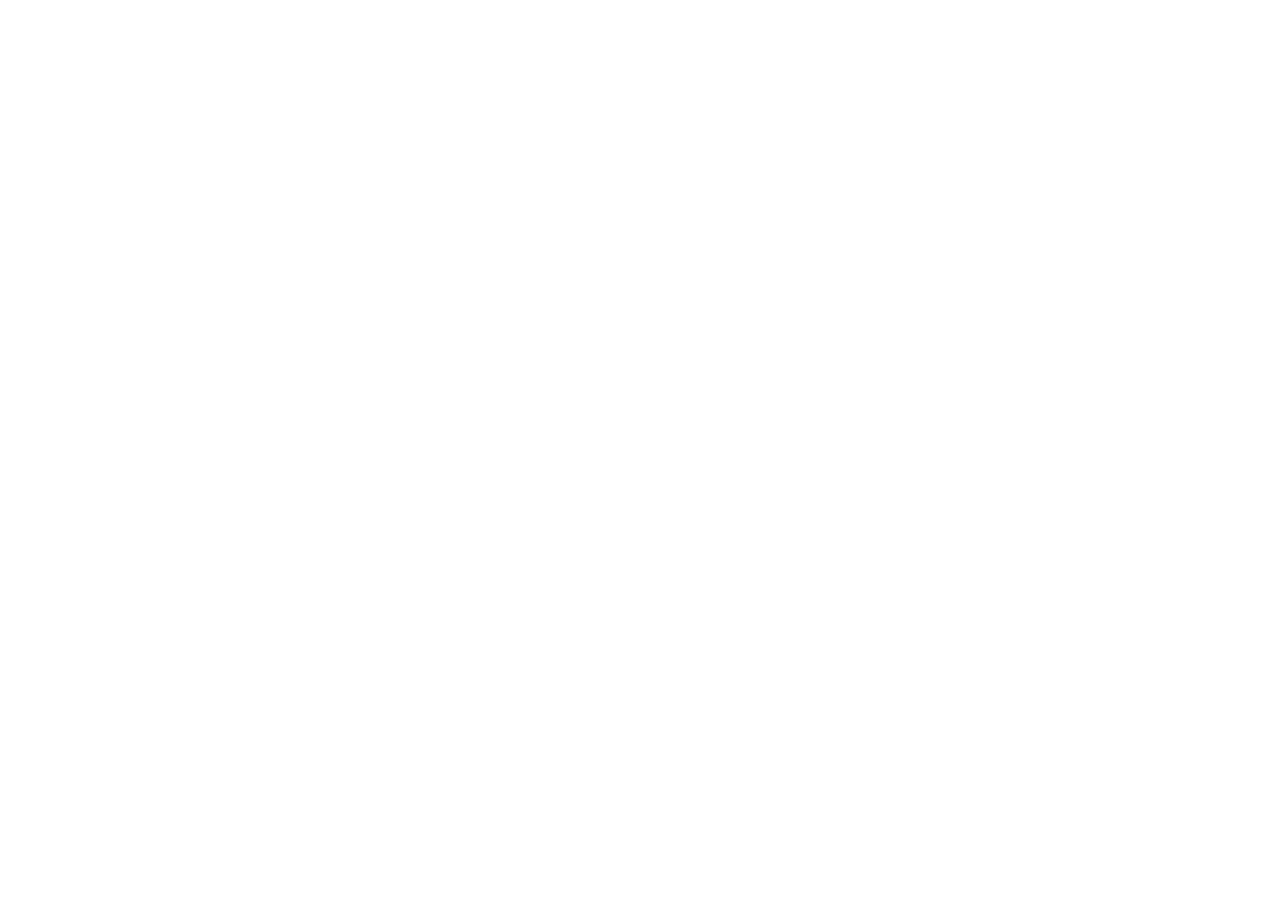
==== index.html @ 93c254e6 "init project" ====
<!DOCTYPE html>
<html lang="en">

<head>
    <meta charset="UTF-8">
    <meta http-equiv="X-UA-Compatible" content="IE=edge">
    <meta name="viewport" content="width=device-width, initial-scale=1.0">
    <title>Document</title>
</head>

<body>

</body>

</html>
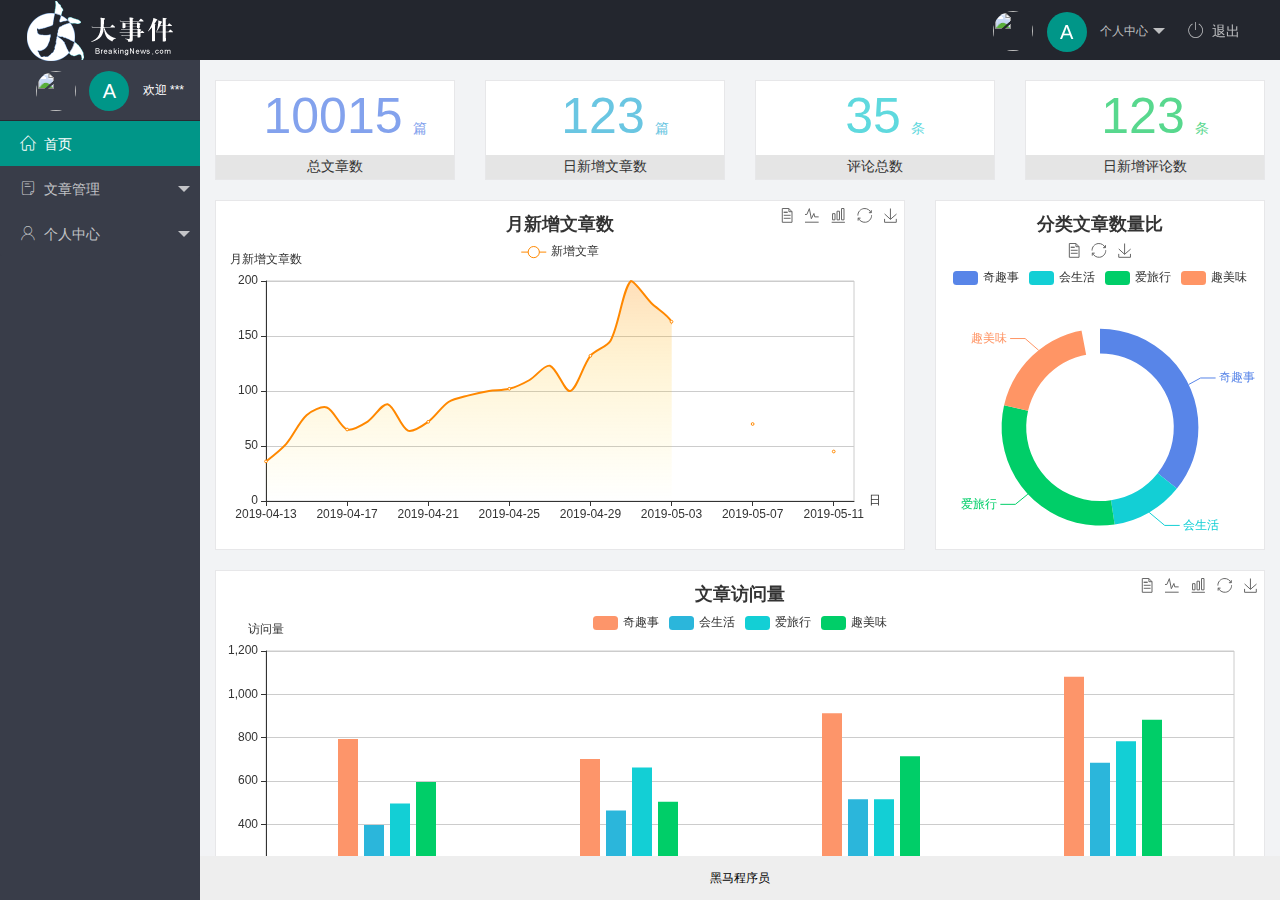
==== commit 6e46e6e6: "完成了主页功能的开发" ====
--- a/index.html
+++ b/index.html
@@ -5,11 +5,93 @@
     <meta charset="UTF-8">
     <meta http-equiv="X-UA-Compatible" content="IE=edge">
     <meta name="viewport" content="width=device-width, initial-scale=1.0">
-    <title>Document</title>
+    <title>后台事件</title>
+    <!-- 导入layui的css -->
+    <link rel="stylesheet" href="/assets/lib/layui/css/layui.css">
+    <!-- 导入字体文件 -->
+    <link rel="stylesheet" href="./assets/fonts/iconfont.css">
+    <!-- 导入index -->
+    <link rel="stylesheet" href="/assets/css/index.css">
 </head>
 
 <body>
+    <div class="layui-layout layui-layout-admin">
+        <div class="layui-header">
+            <div class="layui-logo">
+                <img src="/assets/images/logo.png" alt="">
+            </div>
+            <!-- 头部区域（可配合layui 已有的水平导航） -->
 
+            <ul class="layui-nav layui-layout-right">
+                <li class="layui-nav-item ">
+                    <a href="javascript:;" class="userinfo">
+                        <img src="//tva1.sinaimg.cn/crop.0.0.118.118.180/5db11ff4gw1e77d3nqrv8j203b03cweg.jpg" class="layui-nav-img">
+                        <span class="text-avatar">A</span> 个人中心
+                    </a>
+                    <dl class="layui-nav-child">
+                        <dd><a href="">基本资料</a></dd>
+                        <dd><a href="">更换头像</a></dd>
+                        <dd><a href="">重置密码</a></dd>
+                    </dl>
+                </li>
+                <li class="layui-nav-item">
+                    <a href="javascript:;" id="btnLogout"><span class="iconfont icon-tuichu"></span>退出</a>
+                </li>
+            </ul>
+        </div>
+
+        <div class="layui-side layui-bg-black">
+            <div class="layui-side-scroll">
+                <div class="userinfo">
+                    <img src="//tva1.sinaimg.cn/crop.0.0.118.118.180/5db11ff4gw1e77d3nqrv8j203b03cweg.jpg" class="layui-nav-img">
+                    <span class="text-avatar">A</span>
+                    <span id="welcome">欢迎 ***</span>
+                </div>
+                <!-- 左侧导航区域（可配合layui已有的垂直导航） -->
+                <ul class="layui-nav layui-nav-tree" lay-shrink="all">
+                    <li class="layui-nav-item layui-this" target="fm"><a href="/home/dashboard.html"><span class="iconfont icon-home"></span>首页</a></li>
+                    <li class="layui-nav-item ">
+                        <a class="" href="javascript:;"><span class="iconfont icon-16"></span>文章管理</a>
+                        <dl class="layui-nav-child">
+                            <dd><a href="javascript:;"><i class="layui-icon layui-icon-cols"></i> 文章列别</a></dd>
+                            <dd><a href="javascript:;"><i class="layui-icon layui-icon-cols"></i>文章列表</a></dd>
+                            <dd><a href="javascript:;"><i class="layui-icon layui-icon-cols"></i>发布文章</a></dd>
+
+                        </dl>
+                    </li>
+                    <li class="layui-nav-item">
+                        <a href="javascript:;"><span class="iconfont icon-user"></span>个人中心</a>
+                        <dl class="layui-nav-child">
+                            <dd><a href="javascript:;"><i class="layui-icon layui-icon-cols"></i>基本资料</a></dd>
+                            <dd><a href="javascript:;"><i class="layui-icon layui-icon-cols"></i>更换头像</a></dd>
+                            <dd><a href="javascript:;"><i class="layui-icon layui-icon-cols"></i>重置密码</a></dd>
+
+                        </dl>
+                    </li>
+
+
+                </ul>
+            </div>
+        </div>
+
+        <div class="layui-body">
+            <!-- 内容主体区域 -->
+            <iframe name="fm" src="/home/dashboard.html" frameborder="0"></iframe>
+        </div>
+
+        <div class="layui-footer">
+            <!-- 底部固定区域 -->
+            黑马程序员
+        </div>
+    </div>
+    <!-- 导入layui的js文件 -->
+    <script src="/assets/lib/layui/layui.all.js"></script>
+    <!-- 导入jQuery的文件 -->
+    <script src="/assets/lib/jquery.js"></script>
+    <!-- 导入自己封装的baseAPI文件 -->
+    <script src="/assets/js/baseAPI.js"></script>
+    <!-- 导入自己的js -->
+    <script src="/assets/js/index.js"></script>
 </body>
 
 </html>--- a/assets/lib/layui/css/layui.css
+++ b/assets/lib/layui/css/layui.css
@@ -0,0 +1,2 @@
+/** layui-v2.5.5 MIT License By https://www.layui.com */
+ .layui-inline,img{display:inline-block;vertical-align:middle}h1,h2,h3,h4,h5,h6{font-weight:400}.layui-edge,.layui-header,.layui-inline,.layui-main{position:relative}.layui-body,.layui-edge,.layui-elip{overflow:hidden}.layui-btn,.layui-edge,.layui-inline,img{vertical-align:middle}.layui-btn,.layui-disabled,.layui-icon,.layui-unselect{-moz-user-select:none;-webkit-user-select:none;-ms-user-select:none}.layui-elip,.layui-form-checkbox span,.layui-form-pane .layui-form-label{text-overflow:ellipsis;white-space:nowrap}.layui-breadcrumb,.layui-tree-btnGroup{visibility:hidden}blockquote,body,button,dd,div,dl,dt,form,h1,h2,h3,h4,h5,h6,input,li,ol,p,pre,td,textarea,th,ul{margin:0;padding:0;-webkit-tap-highlight-color:rgba(0,0,0,0)}a:active,a:hover{outline:0}img{border:none}li{list-style:none}table{border-collapse:collapse;border-spacing:0}h4,h5,h6{font-size:100%}button,input,optgroup,option,select,textarea{font-family:inherit;font-size:inherit;font-style:inherit;font-weight:inherit;outline:0}pre{white-space:pre-wrap;white-space:-moz-pre-wrap;white-space:-pre-wrap;white-space:-o-pre-wrap;word-wrap:break-word}body{line-height:24px;font:14px Helvetica Neue,Helvetica,PingFang SC,Tahoma,Arial,sans-serif}hr{height:1px;margin:10px 0;border:0;clear:both}a{color:#333;text-decoration:none}a:hover{color:#777}a cite{font-style:normal;*cursor:pointer}.layui-border-box,.layui-border-box *{box-sizing:border-box}.layui-box,.layui-box *{box-sizing:content-box}.layui-clear{clear:both;*zoom:1}.layui-clear:after{content:'\20';clear:both;*zoom:1;display:block;height:0}.layui-inline{*display:inline;*zoom:1}.layui-edge{display:inline-block;width:0;height:0;border-width:6px;border-style:dashed;border-color:transparent}.layui-edge-top{top:-4px;border-bottom-color:#999;border-bottom-style:solid}.layui-edge-right{border-left-color:#999;border-left-style:solid}.layui-edge-bottom{top:2px;border-top-color:#999;border-top-style:solid}.layui-edge-left{border-right-color:#999;border-right-style:solid}.layui-disabled,.layui-disabled:hover{color:#d2d2d2!important;cursor:not-allowed!important}.layui-circle{border-radius:100%}.layui-show{display:block!important}.layui-hide{display:none!important}@font-face{font-family:layui-icon;src:url(../font/iconfont.eot?v=250);src:url(../font/iconfont.eot?v=250#iefix) format('embedded-opentype'),url(../font/iconfont.woff2?v=250) format('woff2'),url(../font/iconfont.woff?v=250) format('woff'),url(../font/iconfont.ttf?v=250) format('truetype'),url(../font/iconfont.svg?v=250#layui-icon) format('svg')}.layui-icon{font-family:layui-icon!important;font-size:16px;font-style:normal;-webkit-font-smoothing:antialiased;-moz-osx-font-smoothing:grayscale}.layui-icon-reply-fill:before{content:"\e611"}.layui-icon-set-fill:before{content:"\e614"}.layui-icon-menu-fill:before{content:"\e60f"}.layui-icon-search:before{content:"\e615"}.layui-icon-share:before{content:"\e641"}.layui-icon-set-sm:before{content:"\e620"}.layui-icon-engine:before{content:"\e628"}.layui-icon-close:before{content:"\1006"}.layui-icon-close-fill:before{content:"\1007"}.layui-icon-chart-screen:before{content:"\e629"}.layui-icon-star:before{content:"\e600"}.layui-icon-circle-dot:before{content:"\e617"}.layui-icon-chat:before{content:"\e606"}.layui-icon-release:before{content:"\e609"}.layui-icon-list:before{content:"\e60a"}.layui-icon-chart:before{content:"\e62c"}.layui-icon-ok-circle:before{content:"\1005"}.layui-icon-layim-theme:before{content:"\e61b"}.layui-icon-table:before{content:"\e62d"}.layui-icon-right:before{content:"\e602"}.layui-icon-left:before{content:"\e603"}.layui-icon-cart-simple:before{content:"\e698"}.layui-icon-face-cry:before{content:"\e69c"}.layui-icon-face-smile:before{content:"\e6af"}.layui-icon-survey:before{content:"\e6b2"}.layui-icon-tree:before{content:"\e62e"}.layui-icon-upload-circle:before{content:"\e62f"}.layui-icon-add-circle:before{content:"\e61f"}.layui-icon-download-circle:before{content:"\e601"}.layui-icon-templeate-1:before{content:"\e630"}.layui-icon-util:before{content:"\e631"}.layui-icon-face-surprised:before{content:"\e664"}.layui-icon-edit:before{content:"\e642"}.layui-icon-speaker:before{content:"\e645"}.layui-icon-down:before{content:"\e61a"}.layui-icon-file:before{content:"\e621"}.layui-icon-layouts:before{content:"\e632"}.layui-icon-rate-half:before{content:"\e6c9"}.layui-icon-add-circle-fine:before{content:"\e608"}.layui-icon-prev-circle:before{content:"\e633"}.layui-icon-read:before{content:"\e705"}.layui-icon-404:before{content:"\e61c"}.layui-icon-carousel:before{content:"\e634"}.layui-icon-help:before{content:"\e607"}.layui-icon-code-circle:before{content:"\e635"}.layui-icon-water:before{content:"\e636"}.layui-icon-username:before{content:"\e66f"}.layui-icon-find-fill:before{content:"\e670"}.layui-icon-about:before{content:"\e60b"}.layui-icon-location:before{content:"\e715"}.layui-icon-up:before{content:"\e619"}.layui-icon-pause:before{content:"\e651"}.layui-icon-date:before{content:"\e637"}.layui-icon-layim-uploadfile:before{content:"\e61d"}.layui-icon-delete:before{content:"\e640"}.layui-icon-play:before{content:"\e652"}.layui-icon-top:before{content:"\e604"}.layui-icon-friends:before{content:"\e612"}.layui-icon-refresh-3:before{content:"\e9aa"}.layui-icon-ok:before{content:"\e605"}.layui-icon-layer:before{content:"\e638"}.layui-icon-face-smile-fine:before{content:"\e60c"}.layui-icon-dollar:before{content:"\e659"}.layui-icon-group:before{content:"\e613"}.layui-icon-layim-download:before{content:"\e61e"}.layui-icon-picture-fine:before{content:"\e60d"}.layui-icon-link:before{content:"\e64c"}.layui-icon-diamond:before{content:"\e735"}.layui-icon-log:before{content:"\e60e"}.layui-icon-rate-solid:before{content:"\e67a"}.layui-icon-fonts-del:before{content:"\e64f"}.layui-icon-unlink:before{content:"\e64d"}.layui-icon-fonts-clear:before{content:"\e639"}.layui-icon-triangle-r:before{content:"\e623"}.layui-icon-circle:before{content:"\e63f"}.layui-icon-radio:before{content:"\e643"}.layui-icon-align-center:before{content:"\e647"}.layui-icon-align-right:before{content:"\e648"}.layui-icon-align-left:before{content:"\e649"}.layui-icon-loading-1:before{content:"\e63e"}.layui-icon-return:before{content:"\e65c"}.layui-icon-fonts-strong:before{content:"\e62b"}.layui-icon-upload:before{content:"\e67c"}.layui-icon-dialogue:before{content:"\e63a"}.layui-icon-video:before{content:"\e6ed"}.layui-icon-headset:before{content:"\e6fc"}.layui-icon-cellphone-fine:before{content:"\e63b"}.layui-icon-add-1:before{content:"\e654"}.layui-icon-face-smile-b:before{content:"\e650"}.layui-icon-fonts-html:before{content:"\e64b"}.layui-icon-form:before{content:"\e63c"}.layui-icon-cart:before{content:"\e657"}.layui-icon-camera-fill:before{content:"\e65d"}.layui-icon-tabs:before{content:"\e62a"}.layui-icon-fonts-code:before{content:"\e64e"}.layui-icon-fire:before{content:"\e756"}.layui-icon-set:before{content:"\e716"}.layui-icon-fonts-u:before{content:"\e646"}.layui-icon-triangle-d:before{content:"\e625"}.layui-icon-tips:before{content:"\e702"}.layui-icon-picture:before{content:"\e64a"}.layui-icon-more-vertical:before{content:"\e671"}.layui-icon-flag:before{content:"\e66c"}.layui-icon-loading:before{content:"\e63d"}.layui-icon-fonts-i:before{content:"\e644"}.layui-icon-refresh-1:before{content:"\e666"}.layui-icon-rmb:before{content:"\e65e"}.layui-icon-home:before{content:"\e68e"}.layui-icon-user:before{content:"\e770"}.layui-icon-notice:before{content:"\e667"}.layui-icon-login-weibo:before{content:"\e675"}.layui-icon-voice:before{content:"\e688"}.layui-icon-upload-drag:before{content:"\e681"}.layui-icon-login-qq:before{content:"\e676"}.layui-icon-snowflake:before{content:"\e6b1"}.layui-icon-file-b:before{content:"\e655"}.layui-icon-template:before{content:"\e663"}.layui-icon-auz:before{content:"\e672"}.layui-icon-console:before{content:"\e665"}.layui-icon-app:before{content:"\e653"}.layui-icon-prev:before{content:"\e65a"}.layui-icon-website:before{content:"\e7ae"}.layui-icon-next:before{content:"\e65b"}.layui-icon-component:before{content:"\e857"}.layui-icon-more:before{content:"\e65f"}.layui-icon-login-wechat:before{content:"\e677"}.layui-icon-shrink-right:before{content:"\e668"}.layui-icon-spread-left:before{content:"\e66b"}.layui-icon-camera:before{content:"\e660"}.layui-icon-note:before{content:"\e66e"}.layui-icon-refresh:before{content:"\e669"}.layui-icon-female:before{content:"\e661"}.layui-icon-male:before{content:"\e662"}.layui-icon-password:before{content:"\e673"}.layui-icon-senior:before{content:"\e674"}.layui-icon-theme:before{content:"\e66a"}.layui-icon-tread:before{content:"\e6c5"}.layui-icon-praise:before{content:"\e6c6"}.layui-icon-star-fill:before{content:"\e658"}.layui-icon-rate:before{content:"\e67b"}.layui-icon-template-1:before{content:"\e656"}.layui-icon-vercode:before{content:"\e679"}.layui-icon-cellphone:before{content:"\e678"}.layui-icon-screen-full:before{content:"\e622"}.layui-icon-screen-restore:before{content:"\e758"}.layui-icon-cols:before{content:"\e610"}.layui-icon-export:before{content:"\e67d"}.layui-icon-print:before{content:"\e66d"}.layui-icon-slider:before{content:"\e714"}.layui-icon-addition:before{content:"\e624"}.layui-icon-subtraction:before{content:"\e67e"}.layui-icon-service:before{content:"\e626"}.layui-icon-transfer:before{content:"\e691"}.layui-main{width:1140px;margin:0 auto}.layui-header{z-index:1000;height:60px}.layui-header a:hover{transition:all .5s;-webkit-transition:all .5s}.layui-side{position:fixed;left:0;top:0;bottom:0;z-index:999;width:200px;overflow-x:hidden}.layui-side-scroll{position:relative;width:220px;height:100%;overflow-x:hidden}.layui-body{position:absolute;left:200px;right:0;top:0;bottom:0;z-index:998;width:auto;overflow-y:auto;box-sizing:border-box}.layui-layout-body{overflow:hidden}.layui-layout-admin .layui-header{background-color:#23262E}.layui-layout-admin .layui-side{top:60px;width:200px;overflow-x:hidden}.layui-layout-admin .layui-body{position:fixed;top:60px;bottom:44px}.layui-layout-admin .layui-main{width:auto;margin:0 15px}.layui-layout-admin .layui-footer{position:fixed;left:200px;right:0;bottom:0;height:44px;line-height:44px;padding:0 15px;background-color:#eee}.layui-layout-admin .layui-logo{position:absolute;left:0;top:0;width:200px;height:100%;line-height:60px;text-align:center;color:#009688;font-size:16px}.layui-layout-admin .layui-header .layui-nav{background:0 0}.layui-layout-left{position:absolute!important;left:200px;top:0}.layui-layout-right{position:absolute!important;right:0;top:0}.layui-container{position:relative;margin:0 auto;padding:0 15px;box-sizing:border-box}.layui-fluid{position:relative;margin:0 auto;padding:0 15px}.layui-row:after,.layui-row:before{content:'';display:block;clear:both}.layui-col-lg1,.layui-col-lg10,.layui-col-lg11,.layui-col-lg12,.layui-col-lg2,.layui-col-lg3,.layui-col-lg4,.layui-col-lg5,.layui-col-lg6,.layui-col-lg7,.layui-col-lg8,.layui-col-lg9,.layui-col-md1,.layui-col-md10,.layui-col-md11,.layui-col-md12,.layui-col-md2,.layui-col-md3,.layui-col-md4,.layui-col-md5,.layui-col-md6,.layui-col-md7,.layui-col-md8,.layui-col-md9,.layui-col-sm1,.layui-col-sm10,.layui-col-sm11,.layui-col-sm12,.layui-col-sm2,.layui-col-sm3,.layui-col-sm4,.layui-col-sm5,.layui-col-sm6,.layui-col-sm7,.layui-col-sm8,.layui-col-sm9,.layui-col-xs1,.layui-col-xs10,.layui-col-xs11,.layui-col-xs12,.layui-col-xs2,.layui-col-xs3,.layui-col-xs4,.layui-col-xs5,.layui-col-xs6,.layui-col-xs7,.layui-col-xs8,.layui-col-xs9{position:relative;display:block;box-sizing:border-box}.layui-col-xs1,.layui-col-xs10,.layui-col-xs11,.layui-col-xs12,.layui-col-xs2,.layui-col-xs3,.layui-col-xs4,.layui-col-xs5,.layui-col-xs6,.layui-col-xs7,.layui-col-xs8,.layui-col-xs9{float:left}.layui-col-xs1{width:8.33333333%}.layui-col-xs2{width:16.66666667%}.layui-col-xs3{width:25%}.layui-col-xs4{width:33.33333333%}.layui-col-xs5{width:41.66666667%}.layui-col-xs6{width:50%}.layui-col-xs7{width:58.33333333%}.layui-col-xs8{width:66.66666667%}.layui-col-xs9{width:75%}.layui-col-xs10{width:83.33333333%}.layui-col-xs11{width:91.66666667%}.layui-col-xs12{width:100%}.layui-col-xs-offset1{margin-left:8.33333333%}.layui-col-xs-offset2{margin-left:16.66666667%}.layui-col-xs-offset3{margin-left:25%}.layui-col-xs-offset4{margin-left:33.33333333%}.layui-col-xs-offset5{margin-left:41.66666667%}.layui-col-xs-offset6{margin-left:50%}.layui-col-xs-offset7{margin-left:58.33333333%}.layui-col-xs-offset8{margin-left:66.66666667%}.layui-col-xs-offset9{margin-left:75%}.layui-col-xs-offset10{margin-left:83.33333333%}.layui-col-xs-offset11{margin-left:91.66666667%}.layui-col-xs-offset12{margin-left:100%}@media screen and (max-width:768px){.layui-hide-xs{display:none!important}.layui-show-xs-block{display:block!important}.layui-show-xs-inline{display:inline!important}.layui-show-xs-inline-block{display:inline-block!important}}@media screen and (min-width:768px){.layui-container{width:750px}.layui-hide-sm{display:none!important}.layui-show-sm-block{display:block!important}.layui-show-sm-inline{display:inline!important}.layui-show-sm-inline-block{display:inline-block!important}.layui-col-sm1,.layui-col-sm10,.layui-col-sm11,.layui-col-sm12,.layui-col-sm2,.layui-col-sm3,.layui-col-sm4,.layui-col-sm5,.layui-col-sm6,.layui-col-sm7,.layui-col-sm8,.layui-col-sm9{float:left}.layui-col-sm1{width:8.33333333%}.layui-col-sm2{width:16.66666667%}.layui-col-sm3{width:25%}.layui-col-sm4{width:33.33333333%}.layui-col-sm5{width:41.66666667%}.layui-col-sm6{width:50%}.layui-col-sm7{width:58.33333333%}.layui-col-sm8{width:66.66666667%}.layui-col-sm9{width:75%}.layui-col-sm10{width:83.33333333%}.layui-col-sm11{width:91.66666667%}.layui-col-sm12{width:100%}.layui-col-sm-offset1{margin-left:8.33333333%}.layui-col-sm-offset2{margin-left:16.66666667%}.layui-col-sm-offset3{margin-left:25%}.layui-col-sm-offset4{margin-left:33.33333333%}.layui-col-sm-offset5{margin-left:41.66666667%}.layui-col-sm-offset6{margin-left:50%}.layui-col-sm-offset7{margin-left:58.33333333%}.layui-col-sm-offset8{margin-left:66.66666667%}.layui-col-sm-offset9{margin-left:75%}.layui-col-sm-offset10{margin-left:83.33333333%}.layui-col-sm-offset11{margin-left:91.66666667%}.layui-col-sm-offset12{margin-left:100%}}@media screen and (min-width:992px){.layui-container{width:970px}.layui-hide-md{display:none!important}.layui-show-md-block{display:block!important}.layui-show-md-inline{display:inline!important}.layui-show-md-inline-block{display:inline-block!important}.layui-col-md1,.layui-col-md10,.layui-col-md11,.layui-col-md12,.layui-col-md2,.layui-col-md3,.layui-col-md4,.layui-col-md5,.layui-col-md6,.layui-col-md7,.layui-col-md8,.layui-col-md9{float:left}.layui-col-md1{width:8.33333333%}.layui-col-md2{width:16.66666667%}.layui-col-md3{width:25%}.layui-col-md4{width:33.33333333%}.layui-col-md5{width:41.66666667%}.layui-col-md6{width:50%}.layui-col-md7{width:58.33333333%}.layui-col-md8{width:66.66666667%}.layui-col-md9{width:75%}.layui-col-md10{width:83.33333333%}.layui-col-md11{width:91.66666667%}.layui-col-md12{width:100%}.layui-col-md-offset1{margin-left:8.33333333%}.layui-col-md-offset2{margin-left:16.66666667%}.layui-col-md-offset3{margin-left:25%}.layui-col-md-offset4{margin-left:33.33333333%}.layui-col-md-offset5{margin-left:41.66666667%}.layui-col-md-offset6{margin-left:50%}.layui-col-md-offset7{margin-left:58.33333333%}.layui-col-md-offset8{margin-left:66.66666667%}.layui-col-md-offset9{margin-left:75%}.layui-col-md-offset10{margin-left:83.33333333%}.layui-col-md-offset11{margin-left:91.66666667%}.layui-col-md-offset12{margin-left:100%}}@media screen and (min-width:1200px){.layui-container{width:1170px}.layui-hide-lg{display:none!important}.layui-show-lg-block{display:block!important}.layui-show-lg-inline{display:inline!important}.layui-show-lg-inline-block{display:inline-block!important}.layui-col-lg1,.layui-col-lg10,.layui-col-lg11,.layui-col-lg12,.layui-col-lg2,.layui-col-lg3,.layui-col-lg4,.layui-col-lg5,.layui-col-lg6,.layui-col-lg7,.layui-col-lg8,.layui-col-lg9{float:left}.layui-col-lg1{width:8.33333333%}.layui-col-lg2{width:16.66666667%}.layui-col-lg3{width:25%}.layui-col-lg4{width:33.33333333%}.layui-col-lg5{width:41.66666667%}.layui-col-lg6{width:50%}.layui-col-lg7{width:58.33333333%}.layui-col-lg8{width:66.66666667%}.layui-col-lg9{width:75%}.layui-col-lg10{width:83.33333333%}.layui-col-lg11{width:91.66666667%}.layui-col-lg12{width:100%}.layui-col-lg-offset1{margin-left:8.33333333%}.layui-col-lg-offset2{margin-left:16.66666667%}.layui-col-lg-offset3{margin-left:25%}.layui-col-lg-offset4{margin-left:33.33333333%}.layui-col-lg-offset5{margin-left:41.66666667%}.layui-col-lg-offset6{margin-left:50%}.layui-col-lg-offset7{margin-left:58.33333333%}.layui-col-lg-offset8{margin-left:66.66666667%}.layui-col-lg-offset9{margin-left:75%}.layui-col-lg-offset10{margin-left:83.33333333%}.layui-col-lg-offset11{margin-left:91.66666667%}.layui-col-lg-offset12{margin-left:100%}}.layui-col-space1{margin:-.5px}.layui-col-space1>*{padding:.5px}.layui-col-space3{margin:-1.5px}.layui-col-space3>*{padding:1.5px}.layui-col-space5{margin:-2.5px}.layui-col-space5>*{padding:2.5px}.layui-col-space8{margin:-3.5px}.layui-col-space8>*{padding:3.5px}.layui-col-space10{margin:-5px}.layui-col-space10>*{padding:5px}.layui-col-space12{margin:-6px}.layui-col-space12>*{padding:6px}.layui-col-space15{margin:-7.5px}.layui-col-space15>*{padding:7.5px}.layui-col-space18{margin:-9px}.layui-col-space18>*{padding:9px}.layui-col-space20{margin:-10px}.layui-col-space20>*{padding:10px}.layui-col-space22{margin:-11px}.layui-col-space22>*{padding:11px}.layui-col-space25{margin:-12.5px}.layui-col-space25>*{padding:12.5px}.layui-col-space30{margin:-15px}.layui-col-space30>*{padding:15px}.layui-btn,.layui-input,.layui-select,.layui-textarea,.layui-upload-button{outline:0;-webkit-appearance:none;transition:all .3s;-webkit-transition:all .3s;box-sizing:border-box}.layui-elem-quote{margin-bottom:10px;padding:15px;line-height:22px;border-left:5px solid #009688;border-radius:0 2px 2px 0;background-color:#f2f2f2}.layui-quote-nm{border-style:solid;border-width:1px 1px 1px 5px;background:0 0}.layui-elem-field{margin-bottom:10px;padding:0;border-width:1px;border-style:solid}.layui-elem-field legend{margin-left:20px;padding:0 10px;font-size:20px;font-weight:300}.layui-field-title{margin:10px 0 20px;border-width:1px 0 0}.layui-field-box{padding:10px 15px}.layui-field-title .layui-field-box{padding:10px 0}.layui-progress{position:relative;height:6px;border-radius:20px;background-color:#e2e2e2}.layui-progress-bar{position:absolute;left:0;top:0;width:0;max-width:100%;height:6px;border-radius:20px;text-align:right;background-color:#5FB878;transition:all .3s;-webkit-transition:all .3s}.layui-progress-big,.layui-progress-big .layui-progress-bar{height:18px;line-height:18px}.layui-progress-text{position:relative;top:-20px;line-height:18px;font-size:12px;color:#666}.layui-progress-big .layui-progress-text{position:static;padding:0 10px;color:#fff}.layui-collapse{border-width:1px;border-style:solid;border-radius:2px}.layui-colla-content,.layui-colla-item{border-top-width:1px;border-top-style:solid}.layui-colla-item:first-child{border-top:none}.layui-colla-title{position:relative;height:42px;line-height:42px;padding:0 15px 0 35px;color:#333;background-color:#f2f2f2;cursor:pointer;font-size:14px;overflow:hidden}.layui-colla-content{display:none;padding:10px 15px;line-height:22px;color:#666}.layui-colla-icon{position:absolute;left:15px;top:0;font-size:14px}.layui-card{margin-bottom:15px;border-radius:2px;background-color:#fff;box-shadow:0 1px 2px 0 rgba(0,0,0,.05)}.layui-card:last-child{margin-bottom:0}.layui-card-header{position:relative;height:42px;line-height:42px;padding:0 15px;border-bottom:1px solid #f6f6f6;color:#333;border-radius:2px 2px 0 0;font-size:14px}.layui-bg-black,.layui-bg-blue,.layui-bg-cyan,.layui-bg-green,.layui-bg-orange,.layui-bg-red{color:#fff!important}.layui-card-body{position:relative;padding:10px 15px;line-height:24px}.layui-card-body[pad15]{padding:15px}.layui-card-body[pad20]{padding:20px}.layui-card-body .layui-table{margin:5px 0}.layui-card .layui-tab{margin:0}.layui-panel-window{position:relative;padding:15px;border-radius:0;border-top:5px solid #E6E6E6;background-color:#fff}.layui-auxiliar-moving{position:fixed;left:0;right:0;top:0;bottom:0;width:100%;height:100%;background:0 0;z-index:9999999999}.layui-form-label,.layui-form-mid,.layui-form-select,.layui-input-block,.layui-input-inline,.layui-textarea{position:relative}.layui-bg-red{background-color:#FF5722!important}.layui-bg-orange{background-color:#FFB800!important}.layui-bg-green{background-color:#009688!important}.layui-bg-cyan{background-color:#2F4056!important}.layui-bg-blue{background-color:#1E9FFF!important}.layui-bg-black{background-color:#393D49!important}.layui-bg-gray{background-color:#eee!important;color:#666!important}.layui-badge-rim,.layui-colla-content,.layui-colla-item,.layui-collapse,.layui-elem-field,.layui-form-pane .layui-form-item[pane],.layui-form-pane .layui-form-label,.layui-input,.layui-layedit,.layui-layedit-tool,.layui-quote-nm,.layui-select,.layui-tab-bar,.layui-tab-card,.layui-tab-title,.layui-tab-title .layui-this:after,.layui-textarea{border-color:#e6e6e6}.layui-timeline-item:before,hr{background-color:#e6e6e6}.layui-text{line-height:22px;font-size:14px;color:#666}.layui-text h1,.layui-text h2,.layui-text h3{font-weight:500;color:#333}.layui-text h1{font-size:30px}.layui-text h2{font-size:24px}.layui-text h3{font-size:18px}.layui-text a:not(.layui-btn){color:#01AAED}.layui-text a:not(.layui-btn):hover{text-decoration:underline}.layui-text ul{padding:5px 0 5px 15px}.layui-text ul li{margin-top:5px;list-style-type:disc}.layui-text em,.layui-word-aux{color:#999!important;padding:0 5px!important}.layui-btn{display:inline-block;height:38px;line-height:38px;padding:0 18px;background-color:#009688;color:#fff;white-space:nowrap;text-align:center;font-size:14px;border:none;border-radius:2px;cursor:pointer}.layui-btn:hover{opacity:.8;filter:alpha(opacity=80);color:#fff}.layui-btn:active{opacity:1;filter:alpha(opacity=100)}.layui-btn+.layui-btn{margin-left:10px}.layui-btn-container{font-size:0}.layui-btn-container .layui-btn{margin-right:10px;margin-bottom:10px}.layui-btn-container .layui-btn+.layui-btn{margin-left:0}.layui-table .layui-btn-container .layui-btn{margin-bottom:9px}.layui-btn-radius{border-radius:100px}.layui-btn .layui-icon{margin-right:3px;font-size:18px;vertical-align:bottom;vertical-align:middle\9}.layui-btn-primary{border:1px solid #C9C9C9;background-color:#fff;color:#555}.layui-btn-primary:hover{border-color:#009688;color:#333}.layui-btn-normal{background-color:#1E9FFF}.layui-btn-warm{background-color:#FFB800}.layui-btn-danger{background-color:#FF5722}.layui-btn-checked{background-color:#5FB878}.layui-btn-disabled,.layui-btn-disabled:active,.layui-btn-disabled:hover{border:1px solid #e6e6e6;background-color:#FBFBFB;color:#C9C9C9;cursor:not-allowed;opacity:1}.layui-btn-lg{height:44px;line-height:44px;padding:0 25px;font-size:16px}.layui-btn-sm{height:30px;line-height:30px;padding:0 10px;font-size:12px}.layui-btn-sm i{font-size:16px!important}.layui-btn-xs{height:22px;line-height:22px;padding:0 5px;font-size:12px}.layui-btn-xs i{font-size:14px!important}.layui-btn-group{display:inline-block;vertical-align:middle;font-size:0}.layui-btn-group .layui-btn{margin-left:0!important;margin-right:0!important;border-left:1px solid rgba(255,255,255,.5);border-radius:0}.layui-btn-group .layui-btn-primary{border-left:none}.layui-btn-group .layui-btn-primary:hover{border-color:#C9C9C9;color:#009688}.layui-btn-group .layui-btn:first-child{border-left:none;border-radius:2px 0 0 2px}.layui-btn-group .layui-btn-primary:first-child{border-left:1px solid #c9c9c9}.layui-btn-group .layui-btn:last-child{border-radius:0 2px 2px 0}.layui-btn-group .layui-btn+.layui-btn{margin-left:0}.layui-btn-group+.layui-btn-group{margin-left:10px}.layui-btn-fluid{width:100%}.layui-input,.layui-select,.layui-textarea{height:38px;line-height:1.3;line-height:38px\9;border-width:1px;border-style:solid;background-color:#fff;border-radius:2px}.layui-input::-webkit-input-placeholder,.layui-select::-webkit-input-placeholder,.layui-textarea::-webkit-input-placeholder{line-height:1.3}.layui-input,.layui-textarea{display:block;width:100%;padding-left:10px}.layui-input:hover,.layui-textarea:hover{border-color:#D2D2D2!important}.layui-input:focus,.layui-textarea:focus{border-color:#C9C9C9!important}.layui-textarea{min-height:100px;height:auto;line-height:20px;padding:6px 10px;resize:vertical}.layui-select{padding:0 10px}.layui-form input[type=checkbox],.layui-form input[type=radio],.layui-form select{display:none}.layui-form [lay-ignore]{display:initial}.layui-form-item{margin-bottom:15px;clear:both;*zoom:1}.layui-form-item:after{content:'\20';clear:both;*zoom:1;display:block;height:0}.layui-form-label{float:left;display:block;padding:9px 15px;width:80px;font-weight:400;line-height:20px;text-align:right}.layui-form-label-col{display:block;float:none;padding:9px 0;line-height:20px;text-align:left}.layui-form-item .layui-inline{margin-bottom:5px;margin-right:10px}.layui-input-block{margin-left:110px;min-height:36px}.layui-input-inline{display:inline-block;vertical-align:middle}.layui-form-item .layui-input-inline{float:left;width:190px;margin-right:10px}.layui-form-text .layui-input-inline{width:auto}.layui-form-mid{float:left;display:block;padding:9px 0!important;line-height:20px;margin-right:10px}.layui-form-danger+.layui-form-select .layui-input,.layui-form-danger:focus{border-color:#FF5722!important}.layui-form-select .layui-input{padding-right:30px;cursor:pointer}.layui-form-select .layui-edge{position:absolute;right:10px;top:50%;margin-top:-3px;cursor:pointer;border-width:6px;border-top-color:#c2c2c2;border-top-style:solid;transition:all .3s;-webkit-transition:all .3s}.layui-form-select dl{display:none;position:absolute;left:0;top:42px;padding:5px 0;z-index:899;min-width:100%;border:1px solid #d2d2d2;max-height:300px;overflow-y:auto;background-color:#fff;border-radius:2px;box-shadow:0 2px 4px rgba(0,0,0,.12);box-sizing:border-box}.layui-form-select dl dd,.layui-form-select dl dt{padding:0 10px;line-height:36px;white-space:nowrap;overflow:hidden;text-overflow:ellipsis}.layui-form-select dl dt{font-size:12px;color:#999}.layui-form-select dl dd{cursor:pointer}.layui-form-select dl dd:hover{background-color:#f2f2f2;-webkit-transition:.5s all;transition:.5s all}.layui-form-select .layui-select-group dd{padding-left:20px}.layui-form-select dl dd.layui-select-tips{padding-left:10px!important;color:#999}.layui-form-select dl dd.layui-this{background-color:#5FB878;color:#fff}.layui-form-checkbox,.layui-form-select dl dd.layui-disabled{background-color:#fff}.layui-form-selected dl{display:block}.layui-form-checkbox,.layui-form-checkbox *,.layui-form-switch{display:inline-block;vertical-align:middle}.layui-form-selected .layui-edge{margin-top:-9px;-webkit-transform:rotate(180deg);transform:rotate(180deg);margin-top:-3px\9}:root .layui-form-selected .layui-edge{margin-top:-9px\0/IE9}.layui-form-selectup dl{top:auto;bottom:42px}.layui-select-none{margin:5px 0;text-align:center;color:#999}.layui-select-disabled .layui-disabled{border-color:#eee!important}.layui-select-disabled .layui-edge{border-top-color:#d2d2d2}.layui-form-checkbox{position:relative;height:30px;line-height:30px;margin-right:10px;padding-right:30px;cursor:pointer;font-size:0;-webkit-transition:.1s linear;transition:.1s linear;box-sizing:border-box}.layui-form-checkbox span{padding:0 10px;height:100%;font-size:14px;border-radius:2px 0 0 2px;background-color:#d2d2d2;color:#fff;overflow:hidden}.layui-form-checkbox:hover span{background-color:#c2c2c2}.layui-form-checkbox i{position:absolute;right:0;top:0;width:30px;height:28px;border:1px solid #d2d2d2;border-left:none;border-radius:0 2px 2px 0;color:#fff;font-size:20px;text-align:center}.layui-form-checkbox:hover i{border-color:#c2c2c2;color:#c2c2c2}.layui-form-checked,.layui-form-checked:hover{border-color:#5FB878}.layui-form-checked span,.layui-form-checked:hover span{background-color:#5FB878}.layui-form-checked i,.layui-form-checked:hover i{color:#5FB878}.layui-form-item .layui-form-checkbox{margin-top:4px}.layui-form-checkbox[lay-skin=primary]{height:auto!important;line-height:normal!important;min-width:18px;min-height:18px;border:none!important;margin-right:0;padding-left:28px;padding-right:0;background:0 0}.layui-form-checkbox[lay-skin=primary] span{padding-left:0;padding-right:15px;line-height:18px;background:0 0;color:#666}.layui-form-checkbox[lay-skin=primary] i{right:auto;left:0;width:16px;height:16px;line-height:16px;border:1px solid #d2d2d2;font-size:12px;border-radius:2px;background-color:#fff;-webkit-transition:.1s linear;transition:.1s linear}.layui-form-checkbox[lay-skin=primary]:hover i{border-color:#5FB878;color:#fff}.layui-form-checked[lay-skin=primary] i{border-color:#5FB878!important;background-color:#5FB878;color:#fff}.layui-checkbox-disbaled[lay-skin=primary] span{background:0 0!important;color:#c2c2c2}.layui-checkbox-disbaled[lay-skin=primary]:hover i{border-color:#d2d2d2}.layui-form-item .layui-form-checkbox[lay-skin=primary]{margin-top:10px}.layui-form-switch{position:relative;height:22px;line-height:22px;min-width:35px;padding:0 5px;margin-top:8px;border:1px solid #d2d2d2;border-radius:20px;cursor:pointer;background-color:#fff;-webkit-transition:.1s linear;transition:.1s linear}.layui-form-switch i{position:absolute;left:5px;top:3px;width:16px;height:16px;border-radius:20px;background-color:#d2d2d2;-webkit-transition:.1s linear;transition:.1s linear}.layui-form-switch em{position:relative;top:0;width:25px;margin-left:21px;padding:0!important;text-align:center!important;color:#999!important;font-style:normal!important;font-size:12px}.layui-form-onswitch{border-color:#5FB878;background-color:#5FB878}.layui-checkbox-disbaled,.layui-checkbox-disbaled i{border-color:#e2e2e2!important}.layui-form-onswitch i{left:100%;margin-left:-21px;background-color:#fff}.layui-form-onswitch em{margin-left:5px;margin-right:21px;color:#fff!important}.layui-checkbox-disbaled span{background-color:#e2e2e2!important}.layui-checkbox-disbaled:hover i{color:#fff!important}[lay-radio]{display:none}.layui-form-radio,.layui-form-radio *{display:inline-block;vertical-align:middle}.layui-form-radio{line-height:28px;margin:6px 10px 0 0;padding-right:10px;cursor:pointer;font-size:0}.layui-form-radio *{font-size:14px}.layui-form-radio>i{margin-right:8px;font-size:22px;color:#c2c2c2}.layui-form-radio>i:hover,.layui-form-radioed>i{color:#5FB878}.layui-radio-disbaled>i{color:#e2e2e2!important}.layui-form-pane .layui-form-label{width:110px;padding:8px 15px;height:38px;line-height:20px;border-width:1px;border-style:solid;border-radius:2px 0 0 2px;text-align:center;background-color:#FBFBFB;overflow:hidden;box-sizing:border-box}.layui-form-pane .layui-input-inline{margin-left:-1px}.layui-form-pane .layui-input-block{margin-left:110px;left:-1px}.layui-form-pane .layui-input{border-radius:0 2px 2px 0}.layui-form-pane .layui-form-text .layui-form-label{float:none;width:100%;border-radius:2px;box-sizing:border-box;text-align:left}.layui-form-pane .layui-form-text .layui-input-inline{display:block;margin:0;top:-1px;clear:both}.layui-form-pane .layui-form-text .layui-input-block{margin:0;left:0;top:-1px}.layui-form-pane .layui-form-text .layui-textarea{min-height:100px;border-radius:0 0 2px 2px}.layui-form-pane .layui-form-checkbox{margin:4px 0 4px 10px}.layui-form-pane .layui-form-radio,.layui-form-pane .layui-form-switch{margin-top:6px;margin-left:10px}.layui-form-pane .layui-form-item[pane]{position:relative;border-width:1px;border-style:solid}.layui-form-pane .layui-form-item[pane] .layui-form-label{position:absolute;left:0;top:0;height:100%;border-width:0 1px 0 0}.layui-form-pane .layui-form-item[pane] .layui-input-inline{margin-left:110px}@media screen and (max-width:450px){.layui-form-item .layui-form-label{text-overflow:ellipsis;overflow:hidden;white-space:nowrap}.layui-form-item .layui-inline{display:block;margin-right:0;margin-bottom:20px;clear:both}.layui-form-item .layui-inline:after{content:'\20';clear:both;display:block;height:0}.layui-form-item .layui-input-inline{display:block;float:none;left:-3px;width:auto;margin:0 0 10px 112px}.layui-form-item .layui-input-inline+.layui-form-mid{margin-left:110px;top:-5px;padding:0}.layui-form-item .layui-form-checkbox{margin-right:5px;margin-bottom:5px}}.layui-layedit{border-width:1px;border-style:solid;border-radius:2px}.layui-layedit-tool{padding:3px 5px;border-bottom-width:1px;border-bottom-style:solid;font-size:0}.layedit-tool-fixed{position:fixed;top:0;border-top:1px solid #e2e2e2}.layui-layedit-tool .layedit-tool-mid,.layui-layedit-tool .layui-icon{display:inline-block;vertical-align:middle;text-align:center;font-size:14px}.layui-layedit-tool .layui-icon{position:relative;width:32px;height:30px;line-height:30px;margin:3px 5px;color:#777;cursor:pointer;border-radius:2px}.layui-layedit-tool .layui-icon:hover{color:#393D49}.layui-layedit-tool .layui-icon:active{color:#000}.layui-layedit-tool .layedit-tool-active{background-color:#e2e2e2;color:#000}.layui-layedit-tool .layui-disabled,.layui-layedit-tool .layui-disabled:hover{color:#d2d2d2;cursor:not-allowed}.layui-layedit-tool .layedit-tool-mid{width:1px;height:18px;margin:0 10px;background-color:#d2d2d2}.layedit-tool-html{width:50px!important;font-size:30px!important}.layedit-tool-b,.layedit-tool-code,.layedit-tool-help{font-size:16px!important}.layedit-tool-d,.layedit-tool-face,.layedit-tool-image,.layedit-tool-unlink{font-size:18px!important}.layedit-tool-image input{position:absolute;font-size:0;left:0;top:0;width:100%;height:100%;opacity:.01;filter:Alpha(opacity=1);cursor:pointer}.layui-layedit-iframe iframe{display:block;width:100%}#LAY_layedit_code{overflow:hidden}.layui-laypage{display:inline-block;*display:inline;*zoom:1;vertical-align:middle;margin:10px 0;font-size:0}.layui-laypage>a:first-child,.layui-laypage>a:first-child em{border-radius:2px 0 0 2px}.layui-laypage>a:last-child,.layui-laypage>a:last-child em{border-radius:0 2px 2px 0}.layui-laypage>:first-child{margin-left:0!important}.layui-laypage>:last-child{margin-right:0!important}.layui-laypage a,.layui-laypage button,.layui-laypage input,.layui-laypage select,.layui-laypage span{border:1px solid #e2e2e2}.layui-laypage a,.layui-laypage span{display:inline-block;*display:inline;*zoom:1;vertical-align:middle;padding:0 15px;height:28px;line-height:28px;margin:0 -1px 5px 0;background-color:#fff;color:#333;font-size:12px}.layui-flow-more a *,.layui-laypage input,.layui-table-view select[lay-ignore]{display:inline-block}.layui-laypage a:hover{color:#009688}.layui-laypage em{font-style:normal}.layui-laypage .layui-laypage-spr{color:#999;font-weight:700}.layui-laypage a{text-decoration:none}.layui-laypage .layui-laypage-curr{position:relative}.layui-laypage .layui-laypage-curr em{position:relative;color:#fff}.layui-laypage .layui-laypage-curr .layui-laypage-em{position:absolute;left:-1px;top:-1px;padding:1px;width:100%;height:100%;background-color:#009688}.layui-laypage-em{border-radius:2px}.layui-laypage-next em,.layui-laypage-prev em{font-family:Sim sun;font-size:16px}.layui-laypage .layui-laypage-count,.layui-laypage .layui-laypage-limits,.layui-laypage .layui-laypage-refresh,.layui-laypage .layui-laypage-skip{margin-left:10px;margin-right:10px;padding:0;border:none}.layui-laypage .layui-laypage-limits,.layui-laypage .layui-laypage-refresh{vertical-align:top}.layui-laypage .layui-laypage-refresh i{font-size:18px;cursor:pointer}.layui-laypage select{height:22px;padding:3px;border-radius:2px;cursor:pointer}.layui-laypage .layui-laypage-skip{height:30px;line-height:30px;color:#999}.layui-laypage button,.layui-laypage input{height:30px;line-height:30px;border-radius:2px;vertical-align:top;background-color:#fff;box-sizing:border-box}.layui-laypage input{width:40px;margin:0 10px;padding:0 3px;text-align:center}.layui-laypage input:focus,.layui-laypage select:focus{border-color:#009688!important}.layui-laypage button{margin-left:10px;padding:0 10px;cursor:pointer}.layui-table,.layui-table-view{margin:10px 0}.layui-flow-more{margin:10px 0;text-align:center;color:#999;font-size:14px}.layui-flow-more a{height:32px;line-height:32px}.layui-flow-more a *{vertical-align:top}.layui-flow-more a cite{padding:0 20px;border-radius:3px;background-color:#eee;color:#333;font-style:normal}.layui-flow-more a cite:hover{opacity:.8}.layui-flow-more a i{font-size:30px;color:#737383}.layui-table{width:100%;background-color:#fff;color:#666}.layui-table tr{transition:all .3s;-webkit-transition:all .3s}.layui-table th{text-align:left;font-weight:400}.layui-table tbody tr:hover,.layui-table thead tr,.layui-table-click,.layui-table-header,.layui-table-hover,.layui-table-mend,.layui-table-patch,.layui-table-tool,.layui-table-total,.layui-table-total tr,.layui-table[lay-even] tr:nth-child(even){background-color:#f2f2f2}.layui-table td,.layui-table th,.layui-table-col-set,.layui-table-fixed-r,.layui-table-grid-down,.layui-table-header,.layui-table-page,.layui-table-tips-main,.layui-table-tool,.layui-table-total,.layui-table-view,.layui-table[lay-skin=line],.layui-table[lay-skin=row]{border-width:1px;border-style:solid;border-color:#e6e6e6}.layui-table td,.layui-table th{position:relative;padding:9px 15px;min-height:20px;line-height:20px;font-size:14px}.layui-table[lay-skin=line] td,.layui-table[lay-skin=line] th{border-width:0 0 1px}.layui-table[lay-skin=row] td,.layui-table[lay-skin=row] th{border-width:0 1px 0 0}.layui-table[lay-skin=nob] td,.layui-table[lay-skin=nob] th{border:none}.layui-table img{max-width:100px}.layui-table[lay-size=lg] td,.layui-table[lay-size=lg] th{padding:15px 30px}.layui-table-view .layui-table[lay-size=lg] .layui-table-cell{height:40px;line-height:40px}.layui-table[lay-size=sm] td,.layui-table[lay-size=sm] th{font-size:12px;padding:5px 10px}.layui-table-view .layui-table[lay-size=sm] .layui-table-cell{height:20px;line-height:20px}.layui-table[lay-data]{display:none}.layui-table-box{position:relative;overflow:hidden}.layui-table-view .layui-table{position:relative;width:auto;margin:0}.layui-table-view .layui-table[lay-skin=line]{border-width:0 1px 0 0}.layui-table-view .layui-table[lay-skin=row]{border-width:0 0 1px}.layui-table-view .layui-table td,.layui-table-view .layui-table th{padding:5px 0;border-top:none;border-left:none}.layui-table-view .layui-table th.layui-unselect .layui-table-cell span{cursor:pointer}.layui-table-view .layui-table td{cursor:default}.layui-table-view .layui-table td[data-edit=text]{cursor:text}.layui-table-view .layui-form-checkbox[lay-skin=primary] i{width:18px;height:18px}.layui-table-view .layui-form-radio{line-height:0;padding:0}.layui-table-view .layui-form-radio>i{margin:0;font-size:20px}.layui-table-init{position:absolute;left:0;top:0;width:100%;height:100%;text-align:center;z-index:110}.layui-table-init .layui-icon{position:absolute;left:50%;top:50%;margin:-15px 0 0 -15px;font-size:30px;color:#c2c2c2}.layui-table-header{border-width:0 0 1px;overflow:hidden}.layui-table-header .layui-table{margin-bottom:-1px}.layui-table-tool .layui-inline[lay-event]{position:relative;width:26px;height:26px;padding:5px;line-height:16px;margin-right:10px;text-align:center;color:#333;border:1px solid #ccc;cursor:pointer;-webkit-transition:.5s all;transition:.5s all}.layui-table-tool .layui-inline[lay-event]:hover{border:1px solid #999}.layui-table-tool-temp{padding-right:120px}.layui-table-tool-self{position:absolute;right:17px;top:10px}.layui-table-tool .layui-table-tool-self .layui-inline[lay-event]{margin:0 0 0 10px}.layui-table-tool-panel{position:absolute;top:29px;left:-1px;padding:5px 0;min-width:150px;min-height:40px;border:1px solid #d2d2d2;text-align:left;overflow-y:auto;background-color:#fff;box-shadow:0 2px 4px rgba(0,0,0,.12)}.layui-table-cell,.layui-table-tool-panel li{overflow:hidden;text-overflow:ellipsis;white-space:nowrap}.layui-table-tool-panel li{padding:0 10px;line-height:30px;-webkit-transition:.5s all;transition:.5s all}.layui-table-tool-panel li .layui-form-checkbox[lay-skin=primary]{width:100%;padding-left:28px}.layui-table-tool-panel li:hover{background-color:#f2f2f2}.layui-table-tool-panel li .layui-form-checkbox[lay-skin=primary] i{position:absolute;left:0;top:0}.layui-table-tool-panel li .layui-form-checkbox[lay-skin=primary] span{padding:0}.layui-table-tool .layui-table-tool-self .layui-table-tool-panel{left:auto;right:-1px}.layui-table-col-set{position:absolute;right:0;top:0;width:20px;height:100%;border-width:0 0 0 1px;background-color:#fff}.layui-table-sort{width:10px;height:20px;margin-left:5px;cursor:pointer!important}.layui-table-sort .layui-edge{position:absolute;left:5px;border-width:5px}.layui-table-sort .layui-table-sort-asc{top:3px;border-top:none;border-bottom-style:solid;border-bottom-color:#b2b2b2}.layui-table-sort .layui-table-sort-asc:hover{border-bottom-color:#666}.layui-table-sort .layui-table-sort-desc{bottom:5px;border-bottom:none;border-top-style:solid;border-top-color:#b2b2b2}.layui-table-sort .layui-table-sort-desc:hover{border-top-color:#666}.layui-table-sort[lay-sort=asc] .layui-table-sort-asc{border-bottom-color:#000}.layui-table-sort[lay-sort=desc] .layui-table-sort-desc{border-top-color:#000}.layui-table-cell{height:28px;line-height:28px;padding:0 15px;position:relative;box-sizing:border-box}.layui-table-cell .layui-form-checkbox[lay-skin=primary]{top:-1px;padding:0}.layui-table-cell .layui-table-link{color:#01AAED}.laytable-cell-checkbox,.laytable-cell-numbers,.laytable-cell-radio,.laytable-cell-space{padding:0;text-align:center}.layui-table-body{position:relative;overflow:auto;margin-right:-1px;margin-bottom:-1px}.layui-table-body .layui-none{line-height:26px;padding:15px;text-align:center;color:#999}.layui-table-fixed{position:absolute;left:0;top:0;z-index:101}.layui-table-fixed .layui-table-body{overflow:hidden}.layui-table-fixed-l{box-shadow:0 -1px 8px rgba(0,0,0,.08)}.layui-table-fixed-r{left:auto;right:-1px;border-width:0 0 0 1px;box-shadow:-1px 0 8px rgba(0,0,0,.08)}.layui-table-fixed-r .layui-table-header{position:relative;overflow:visible}.layui-table-mend{position:absolute;right:-49px;top:0;height:100%;width:50px}.layui-table-tool{position:relative;z-index:890;width:100%;min-height:50px;line-height:30px;padding:10px 15px;border-width:0 0 1px}.layui-table-tool .layui-btn-container{margin-bottom:-10px}.layui-table-page,.layui-table-total{border-width:1px 0 0;margin-bottom:-1px;overflow:hidden}.layui-table-page{position:relative;width:100%;padding:7px 7px 0;height:41px;font-size:12px;white-space:nowrap}.layui-table-page>div{height:26px}.layui-table-page .layui-laypage{margin:0}.layui-table-page .layui-laypage a,.layui-table-page .layui-laypage span{height:26px;line-height:26px;margin-bottom:10px;border:none;background:0 0}.layui-table-page .layui-laypage a,.layui-table-page .layui-laypage span.layui-laypage-curr{padding:0 12px}.layui-table-page .layui-laypage span{margin-left:0;padding:0}.layui-table-page .layui-laypage .layui-laypage-prev{margin-left:-7px!important}.layui-table-page .layui-laypage .layui-laypage-curr .layui-laypage-em{left:0;top:0;padding:0}.layui-table-page .layui-laypage button,.layui-table-page .layui-laypage input{height:26px;line-height:26px}.layui-table-page .layui-laypage input{width:40px}.layui-table-page .layui-laypage button{padding:0 10px}.layui-table-page select{height:18px}.layui-table-patch .layui-table-cell{padding:0;width:30px}.layui-table-edit{position:absolute;left:0;top:0;width:100%;height:100%;padding:0 14px 1px;border-radius:0;box-shadow:1px 1px 20px rgba(0,0,0,.15)}.layui-table-edit:focus{border-color:#5FB878!important}select.layui-table-edit{padding:0 0 0 10px;border-color:#C9C9C9}.layui-table-view .layui-form-checkbox,.layui-table-view .layui-form-radio,.layui-table-view .layui-form-switch{top:0;margin:0;box-sizing:content-box}.layui-table-view .layui-form-checkbox{top:-1px;height:26px;line-height:26px}.layui-table-view .layui-form-checkbox i{height:26px}.layui-table-grid .layui-table-cell{overflow:visible}.layui-table-grid-down{position:absolute;top:0;right:0;width:26px;height:100%;padding:5px 0;border-width:0 0 0 1px;text-align:center;background-color:#fff;color:#999;cursor:pointer}.layui-table-grid-down .layui-icon{position:absolute;top:50%;left:50%;margin:-8px 0 0 -8px}.layui-table-grid-down:hover{background-color:#fbfbfb}body .layui-table-tips .layui-layer-content{background:0 0;padding:0;box-shadow:0 1px 6px rgba(0,0,0,.12)}.layui-table-tips-main{margin:-44px 0 0 -1px;max-height:150px;padding:8px 15px;font-size:14px;overflow-y:scroll;background-color:#fff;color:#666}.layui-table-tips-c{position:absolute;right:-3px;top:-13px;width:20px;height:20px;padding:3px;cursor:pointer;background-color:#666;border-radius:50%;color:#fff}.layui-table-tips-c:hover{background-color:#777}.layui-table-tips-c:before{position:relative;right:-2px}.layui-upload-file{display:none!important;opacity:.01;filter:Alpha(opacity=1)}.layui-upload-drag,.layui-upload-form,.layui-upload-wrap{display:inline-block}.layui-upload-list{margin:10px 0}.layui-upload-choose{padding:0 10px;color:#999}.layui-upload-drag{position:relative;padding:30px;border:1px dashed #e2e2e2;background-color:#fff;text-align:center;cursor:pointer;color:#999}.layui-upload-drag .layui-icon{font-size:50px;color:#009688}.layui-upload-drag[lay-over]{border-color:#009688}.layui-upload-iframe{position:absolute;width:0;height:0;border:0;visibility:hidden}.layui-upload-wrap{position:relative;vertical-align:middle}.layui-upload-wrap .layui-upload-file{display:block!important;position:absolute;left:0;top:0;z-index:10;font-size:100px;width:100%;height:100%;opacity:.01;filter:Alpha(opacity=1);cursor:pointer}.layui-transfer-active,.layui-transfer-box{display:inline-block;vertical-align:middle}.layui-transfer-box,.layui-transfer-header,.layui-transfer-search{border-width:0;border-style:solid;border-color:#e6e6e6}.layui-transfer-box{position:relative;border-width:1px;width:200px;height:360px;border-radius:2px;background-color:#fff}.layui-transfer-box .layui-form-checkbox{width:100%;margin:0!important}.layui-transfer-header{height:38px;line-height:38px;padding:0 10px;border-bottom-width:1px}.layui-transfer-search{position:relative;padding:10px;border-bottom-width:1px}.layui-transfer-search .layui-input{height:32px;padding-left:30px;font-size:12px}.layui-transfer-search .layui-icon-search{position:absolute;left:20px;top:50%;margin-top:-8px;color:#666}.layui-transfer-active{margin:0 15px}.layui-transfer-active .layui-btn{display:block;margin:0;padding:0 15px;background-color:#5FB878;border-color:#5FB878;color:#fff}.layui-transfer-active .layui-btn-disabled{background-color:#FBFBFB;border-color:#e6e6e6;color:#C9C9C9}.layui-transfer-active .layui-btn:first-child{margin-bottom:15px}.layui-transfer-active .layui-btn .layui-icon{margin:0;font-size:14px!important}.layui-transfer-data{padding:5px 0;overflow:auto}.layui-transfer-data li{height:32px;line-height:32px;padding:0 10px}.layui-transfer-data li:hover{background-color:#f2f2f2;transition:.5s all}.layui-transfer-data .layui-none{padding:15px 10px;text-align:center;color:#999}.layui-nav{position:relative;padding:0 20px;background-color:#393D49;color:#fff;border-radius:2px;font-size:0;box-sizing:border-box}.layui-nav *{font-size:14px}.layui-nav .layui-nav-item{position:relative;display:inline-block;*display:inline;*zoom:1;vertical-align:middle;line-height:60px}.layui-nav .layui-nav-item a{display:block;padding:0 20px;color:#fff;color:rgba(255,255,255,.7);transition:all .3s;-webkit-transition:all .3s}.layui-nav .layui-this:after,.layui-nav-bar,.layui-nav-tree .layui-nav-itemed:after{position:absolute;left:0;top:0;width:0;height:5px;background-color:#5FB878;transition:all .2s;-webkit-transition:all .2s}.layui-nav-bar{z-index:1000}.layui-nav .layui-nav-item a:hover,.layui-nav .layui-this a{color:#fff}.layui-nav .layui-this:after{content:'';top:auto;bottom:0;width:100%}.layui-nav-img{width:30px;height:30px;margin-right:10px;border-radius:50%}.layui-nav .layui-nav-more{content:'';width:0;height:0;border-style:solid dashed dashed;border-color:#fff transparent transparent;overflow:hidden;cursor:pointer;transition:all .2s;-webkit-transition:all .2s;position:absolute;top:50%;right:3px;margin-top:-3px;border-width:6px;border-top-color:rgba(255,255,255,.7)}.layui-nav .layui-nav-mored,.layui-nav-itemed>a .layui-nav-more{margin-top:-9px;border-style:dashed dashed solid;border-color:transparent transparent #fff}.layui-nav-child{display:none;position:absolute;left:0;top:65px;min-width:100%;line-height:36px;padding:5px 0;box-shadow:0 2px 4px rgba(0,0,0,.12);border:1px solid #d2d2d2;background-color:#fff;z-index:100;border-radius:2px;white-space:nowrap}.layui-nav .layui-nav-child a{color:#333}.layui-nav .layui-nav-child a:hover{background-color:#f2f2f2;color:#000}.layui-nav-child dd{position:relative}.layui-nav .layui-nav-child dd.layui-this a,.layui-nav-child dd.layui-this{background-color:#5FB878;color:#fff}.layui-nav-child dd.layui-this:after{display:none}.layui-nav-tree{width:200px;padding:0}.layui-nav-tree .layui-nav-item{display:block;width:100%;line-height:45px}.layui-nav-tree .layui-nav-item a{position:relative;height:45px;line-height:45px;text-overflow:ellipsis;overflow:hidden;white-space:nowrap}.layui-nav-tree .layui-nav-item a:hover{background-color:#4E5465}.layui-nav-tree .layui-nav-bar{width:5px;height:0;background-color:#009688}.layui-nav-tree .layui-nav-child dd.layui-this,.layui-nav-tree .layui-nav-child dd.layui-this a,.layui-nav-tree .layui-this,.layui-nav-tree .layui-this>a,.layui-nav-tree .layui-this>a:hover{background-color:#009688;color:#fff}.layui-nav-tree .layui-this:after{display:none}.layui-nav-itemed>a,.layui-nav-tree .layui-nav-title a,.layui-nav-tree .layui-nav-title a:hover{color:#fff!important}.layui-nav-tree .layui-nav-child{position:relative;z-index:0;top:0;border:none;box-shadow:none}.layui-nav-tree .layui-nav-child a{height:40px;line-height:40px;color:#fff;color:rgba(255,255,255,.7)}.layui-nav-tree .layui-nav-child,.layui-nav-tree .layui-nav-child a:hover{background:0 0;color:#fff}.layui-nav-tree .layui-nav-more{right:10px}.layui-nav-itemed>.layui-nav-child{display:block;padding:0;background-color:rgba(0,0,0,.3)!important}.layui-nav-itemed>.layui-nav-child>.layui-this>.layui-nav-child{display:block}.layui-nav-side{position:fixed;top:0;bottom:0;left:0;overflow-x:hidden;z-index:999}.layui-bg-blue .layui-nav-bar,.layui-bg-blue .layui-nav-itemed:after,.layui-bg-blue .layui-this:after{background-color:#93D1FF}.layui-bg-blue .layui-nav-child dd.layui-this{background-color:#1E9FFF}.layui-bg-blue .layui-nav-itemed>a,.layui-nav-tree.layui-bg-blue .layui-nav-title a,.layui-nav-tree.layui-bg-blue .layui-nav-title a:hover{background-color:#007DDB!important}.layui-breadcrumb{font-size:0}.layui-breadcrumb>*{font-size:14px}.layui-breadcrumb a{color:#999!important}.layui-breadcrumb a:hover{color:#5FB878!important}.layui-breadcrumb a cite{color:#666;font-style:normal}.layui-breadcrumb span[lay-separator]{margin:0 10px;color:#999}.layui-tab{margin:10px 0;text-align:left!important}.layui-tab[overflow]>.layui-tab-title{overflow:hidden}.layui-tab-title{position:relative;left:0;height:40px;white-space:nowrap;font-size:0;border-bottom-width:1px;border-bottom-style:solid;transition:all .2s;-webkit-transition:all .2s}.layui-tab-title li{display:inline-block;*display:inline;*zoom:1;vertical-align:middle;font-size:14px;transition:all .2s;-webkit-transition:all .2s;position:relative;line-height:40px;min-width:65px;padding:0 15px;text-align:center;cursor:pointer}.layui-tab-title li a{display:block}.layui-tab-title .layui-this{color:#000}.layui-tab-title .layui-this:after{position:absolute;left:0;top:0;content:'';width:100%;height:41px;border-width:1px;border-style:solid;border-bottom-color:#fff;border-radius:2px 2px 0 0;box-sizing:border-box;pointer-events:none}.layui-tab-bar{position:absolute;right:0;top:0;z-index:10;width:30px;height:39px;line-height:39px;border-width:1px;border-style:solid;border-radius:2px;text-align:center;background-color:#fff;cursor:pointer}.layui-tab-bar .layui-icon{position:relative;display:inline-block;top:3px;transition:all .3s;-webkit-transition:all .3s}.layui-tab-item{display:none}.layui-tab-more{padding-right:30px;height:auto!important;white-space:normal!important}.layui-tab-more li.layui-this:after{border-bottom-color:#e2e2e2;border-radius:2px}.layui-tab-more .layui-tab-bar .layui-icon{top:-2px;top:3px\9;-webkit-transform:rotate(180deg);transform:rotate(180deg)}:root .layui-tab-more .layui-tab-bar .layui-icon{top:-2px\0/IE9}.layui-tab-content{padding:10px}.layui-tab-title li .layui-tab-close{position:relative;display:inline-block;width:18px;height:18px;line-height:20px;margin-left:8px;top:1px;text-align:center;font-size:14px;color:#c2c2c2;transition:all .2s;-webkit-transition:all .2s}.layui-tab-title li .layui-tab-close:hover{border-radius:2px;background-color:#FF5722;color:#fff}.layui-tab-brief>.layui-tab-title .layui-this{color:#009688}.layui-tab-brief>.layui-tab-more li.layui-this:after,.layui-tab-brief>.layui-tab-title .layui-this:after{border:none;border-radius:0;border-bottom:2px solid #5FB878}.layui-tab-brief[overflow]>.layui-tab-title .layui-this:after{top:-1px}.layui-tab-card{border-width:1px;border-style:solid;border-radius:2px;box-shadow:0 2px 5px 0 rgba(0,0,0,.1)}.layui-tab-card>.layui-tab-title{background-color:#f2f2f2}.layui-tab-card>.layui-tab-title li{margin-right:-1px;margin-left:-1px}.layui-tab-card>.layui-tab-title .layui-this{background-color:#fff}.layui-tab-card>.layui-tab-title .layui-this:after{border-top:none;border-width:1px;border-bottom-color:#fff}.layui-tab-card>.layui-tab-title .layui-tab-bar{height:40px;line-height:40px;border-radius:0;border-top:none;border-right:none}.layui-tab-card>.layui-tab-more .layui-this{background:0 0;color:#5FB878}.layui-tab-card>.layui-tab-more .layui-this:after{border:none}.layui-timeline{padding-left:5px}.layui-timeline-item{position:relative;padding-bottom:20px}.layui-timeline-axis{position:absolute;left:-5px;top:0;z-index:10;width:20px;height:20px;line-height:20px;background-color:#fff;color:#5FB878;border-radius:50%;text-align:center;cursor:pointer}.layui-timeline-axis:hover{color:#FF5722}.layui-timeline-item:before{content:'';position:absolute;left:5px;top:0;z-index:0;width:1px;height:100%}.layui-timeline-item:last-child:before{display:none}.layui-timeline-item:first-child:before{display:block}.layui-timeline-content{padding-left:25px}.layui-timeline-title{position:relative;margin-bottom:10px}.layui-badge,.layui-badge-dot,.layui-badge-rim{position:relative;display:inline-block;padding:0 6px;font-size:12px;text-align:center;background-color:#FF5722;color:#fff;border-radius:2px}.layui-badge{height:18px;line-height:18px}.layui-badge-dot{width:8px;height:8px;padding:0;border-radius:50%}.layui-badge-rim{height:18px;line-height:18px;border-width:1px;border-style:solid;background-color:#fff;color:#666}.layui-btn .layui-badge,.layui-btn .layui-badge-dot{margin-left:5px}.layui-nav .layui-badge,.layui-nav .layui-badge-dot{position:absolute;top:50%;margin:-8px 6px 0}.layui-tab-title .layui-badge,.layui-tab-title .layui-badge-dot{left:5px;top:-2px}.layui-carousel{position:relative;left:0;top:0;background-color:#f8f8f8}.layui-carousel>[carousel-item]{position:relative;width:100%;height:100%;overflow:hidden}.layui-carousel>[carousel-item]:before{position:absolute;content:'\e63d';left:50%;top:50%;width:100px;line-height:20px;margin:-10px 0 0 -50px;text-align:center;color:#c2c2c2;font-family:layui-icon!important;font-size:30px;font-style:normal;-webkit-font-smoothing:antialiased;-moz-osx-font-smoothing:grayscale}.layui-carousel>[carousel-item]>*{display:none;position:absolute;left:0;top:0;width:100%;height:100%;background-color:#f8f8f8;transition-duration:.3s;-webkit-transition-duration:.3s}.layui-carousel-updown>*{-webkit-transition:.3s ease-in-out up;transition:.3s ease-in-out up}.layui-carousel-arrow{display:none\9;opacity:0;position:absolute;left:10px;top:50%;margin-top:-18px;width:36px;height:36px;line-height:36px;text-align:center;font-size:20px;border:0;border-radius:50%;background-color:rgba(0,0,0,.2);color:#fff;-webkit-transition-duration:.3s;transition-duration:.3s;cursor:pointer}.layui-carousel-arrow[lay-type=add]{left:auto!important;right:10px}.layui-carousel:hover .layui-carousel-arrow[lay-type=add],.layui-carousel[lay-arrow=always] .layui-carousel-arrow[lay-type=add]{right:20px}.layui-carousel[lay-arrow=always] .layui-carousel-arrow{opacity:1;left:20px}.layui-carousel[lay-arrow=none] .layui-carousel-arrow{display:none}.layui-carousel-arrow:hover,.layui-carousel-ind ul:hover{background-color:rgba(0,0,0,.35)}.layui-carousel:hover .layui-carousel-arrow{display:block\9;opacity:1;left:20px}.layui-carousel-ind{position:relative;top:-35px;width:100%;line-height:0!important;text-align:center;font-size:0}.layui-carousel[lay-indicator=outside]{margin-bottom:30px}.layui-carousel[lay-indicator=outside] .layui-carousel-ind{top:10px}.layui-carousel[lay-indicator=outside] .layui-carousel-ind ul{background-color:rgba(0,0,0,.5)}.layui-carousel[lay-indicator=none] .layui-carousel-ind{display:none}.layui-carousel-ind ul{display:inline-block;padding:5px;background-color:rgba(0,0,0,.2);border-radius:10px;-webkit-transition-duration:.3s;transition-duration:.3s}.layui-carousel-ind li{display:inline-block;width:10px;height:10px;margin:0 3px;font-size:14px;background-color:#e2e2e2;background-color:rgba(255,255,255,.5);border-radius:50%;cursor:pointer;-webkit-transition-duration:.3s;transition-duration:.3s}.layui-carousel-ind li:hover{background-color:rgba(255,255,255,.7)}.layui-carousel-ind li.layui-this{background-color:#fff}.layui-carousel>[carousel-item]>.layui-carousel-next,.layui-carousel>[carousel-item]>.layui-carousel-prev,.layui-carousel>[carousel-item]>.layui-this{display:block}.layui-carousel>[carousel-item]>.layui-this{left:0}.layui-carousel>[carousel-item]>.layui-carousel-prev{left:-100%}.layui-carousel>[carousel-item]>.layui-carousel-next{left:100%}.layui-carousel>[carousel-item]>.layui-carousel-next.layui-carousel-left,.layui-carousel>[carousel-item]>.layui-carousel-prev.layui-carousel-right{left:0}.layui-carousel>[carousel-item]>.layui-this.layui-carousel-left{left:-100%}.layui-carousel>[carousel-item]>.layui-this.layui-carousel-right{left:100%}.layui-carousel[lay-anim=updown] .layui-carousel-arrow{left:50%!important;top:20px;margin:0 0 0 -18px}.layui-carousel[lay-anim=updown]>[carousel-item]>*,.layui-carousel[lay-anim=fade]>[carousel-item]>*{left:0!important}.layui-carousel[lay-anim=updown] .layui-carousel-arrow[lay-type=add]{top:auto!important;bottom:20px}.layui-carousel[lay-anim=updown] .layui-carousel-ind{position:absolute;top:50%;right:20px;width:auto;height:auto}.layui-carousel[lay-anim=updown] .layui-carousel-ind ul{padding:3px 5px}.layui-carousel[lay-anim=updown] .layui-carousel-ind li{display:block;margin:6px 0}.layui-carousel[lay-anim=updown]>[carousel-item]>.layui-this{top:0}.layui-carousel[lay-anim=updown]>[carousel-item]>.layui-carousel-prev{top:-100%}.layui-carousel[lay-anim=updown]>[carousel-item]>.layui-carousel-next{top:100%}.layui-carousel[lay-anim=updown]>[carousel-item]>.layui-carousel-next.layui-carousel-left,.layui-carousel[lay-anim=updown]>[carousel-item]>.layui-carousel-prev.layui-carousel-right{top:0}.layui-carousel[lay-anim=updown]>[carousel-item]>.layui-this.layui-carousel-left{top:-100%}.layui-carousel[lay-anim=updown]>[carousel-item]>.layui-this.layui-carousel-right{top:100%}.layui-carousel[lay-anim=fade]>[carousel-item]>.layui-carousel-next,.layui-carousel[lay-anim=fade]>[carousel-item]>.layui-carousel-prev{opacity:0}.layui-carousel[lay-anim=fade]>[carousel-item]>.layui-carousel-next.layui-carousel-left,.layui-carousel[lay-anim=fade]>[carousel-item]>.layui-carousel-prev.layui-carousel-right{opacity:1}.layui-carousel[lay-anim=fade]>[carousel-item]>.layui-this.layui-carousel-left,.layui-carousel[lay-anim=fade]>[carousel-item]>.layui-this.layui-carousel-right{opacity:0}.layui-fixbar{position:fixed;right:15px;bottom:15px;z-index:999999}.layui-fixbar li{width:50px;height:50px;line-height:50px;margin-bottom:1px;text-align:center;cursor:pointer;font-size:30px;background-color:#9F9F9F;color:#fff;border-radius:2px;opacity:.95}.layui-fixbar li:hover{opacity:.85}.layui-fixbar li:active{opacity:1}.layui-fixbar .layui-fixbar-top{display:none;font-size:40px}body .layui-util-face{border:none;background:0 0}body .layui-util-face .layui-layer-content{padding:0;background-color:#fff;color:#666;box-shadow:none}.layui-util-face .layui-layer-TipsG{display:none}.layui-util-face ul{position:relative;width:372px;padding:10px;border:1px solid #D9D9D9;background-color:#fff;box-shadow:0 0 20px rgba(0,0,0,.2)}.layui-util-face ul li{cursor:pointer;float:left;border:1px solid #e8e8e8;height:22px;width:26px;overflow:hidden;margin:-1px 0 0 -1px;padding:4px 2px;text-align:center}.layui-util-face ul li:hover{position:relative;z-index:2;border:1px solid #eb7350;background:#fff9ec}.layui-code{position:relative;margin:10px 0;padding:15px;line-height:20px;border:1px solid #ddd;border-left-width:6px;background-color:#F2F2F2;color:#333;font-family:Courier New;font-size:12px}.layui-rate,.layui-rate *{display:inline-block;vertical-align:middle}.layui-rate{padding:10px 5px 10px 0;font-size:0}.layui-rate li i.layui-icon{font-size:20px;color:#FFB800;margin-right:5px;transition:all .3s;-webkit-transition:all .3s}.layui-rate li i:hover{cursor:pointer;transform:scale(1.12);-webkit-transform:scale(1.12)}.layui-rate[readonly] li i:hover{cursor:default;transform:scale(1)}.layui-colorpicker{width:26px;height:26px;border:1px solid #e6e6e6;padding:5px;border-radius:2px;line-height:24px;display:inline-block;cursor:pointer;transition:all .3s;-webkit-transition:all .3s}.layui-colorpicker:hover{border-color:#d2d2d2}.layui-colorpicker.layui-colorpicker-lg{width:34px;height:34px;line-height:32px}.layui-colorpicker.layui-colorpicker-sm{width:24px;height:24px;line-height:22px}.layui-colorpicker.layui-colorpicker-xs{width:22px;height:22px;line-height:20px}.layui-colorpicker-trigger-bgcolor{display:block;background:url([data-uri]);border-radius:2px}.layui-colorpicker-trigger-span{display:block;height:100%;box-sizing:border-box;border:1px solid rgba(0,0,0,.15);border-radius:2px;text-align:center}.layui-colorpicker-trigger-i{display:inline-block;color:#FFF;font-size:12px}.layui-colorpicker-trigger-i.layui-icon-close{color:#999}.layui-colorpicker-main{position:absolute;z-index:66666666;width:280px;padding:7px;background:#FFF;border:1px solid #d2d2d2;border-radius:2px;box-shadow:0 2px 4px rgba(0,0,0,.12)}.layui-colorpicker-main-wrapper{height:180px;position:relative}.layui-colorpicker-basis{width:260px;height:100%;position:relative}.layui-colorpicker-basis-white{width:100%;height:100%;position:absolute;top:0;left:0;background:linear-gradient(90deg,#FFF,hsla(0,0%,100%,0))}.layui-colorpicker-basis-black{width:100%;height:100%;position:absolute;top:0;left:0;background:linear-gradient(0deg,#000,transparent)}.layui-colorpicker-basis-cursor{width:10px;height:10px;border:1px solid #FFF;border-radius:50%;position:absolute;top:-3px;right:-3px;cursor:pointer}.layui-colorpicker-side{position:absolute;top:0;right:0;width:12px;height:100%;background:linear-gradient(red,#FF0,#0F0,#0FF,#00F,#F0F,red)}.layui-colorpicker-side-slider{width:100%;height:5px;box-shadow:0 0 1px #888;box-sizing:border-box;background:#FFF;border-radius:1px;border:1px solid #f0f0f0;cursor:pointer;position:absolute;left:0}.layui-colorpicker-main-alpha{display:none;height:12px;margin-top:7px;background:url([data-uri])}.layui-colorpicker-alpha-bgcolor{height:100%;position:relative}.layui-colorpicker-alpha-slider{width:5px;height:100%;box-shadow:0 0 1px #888;box-sizing:border-box;background:#FFF;border-radius:1px;border:1px solid #f0f0f0;cursor:pointer;position:absolute;top:0}.layui-colorpicker-main-pre{padding-top:7px;font-size:0}.layui-colorpicker-pre{width:20px;height:20px;border-radius:2px;display:inline-block;margin-left:6px;margin-bottom:7px;cursor:pointer}.layui-colorpicker-pre:nth-child(11n+1){margin-left:0}.layui-colorpicker-pre-isalpha{background:url([data-uri])}.layui-colorpicker-pre.layui-this{box-shadow:0 0 3px 2px rgba(0,0,0,.15)}.layui-colorpicker-pre>div{height:100%;border-radius:2px}.layui-colorpicker-main-input{text-align:right;padding-top:7px}.layui-colorpicker-main-input .layui-btn-container .layui-btn{margin:0 0 0 10px}.layui-colorpicker-main-input div.layui-inline{float:left;margin-right:10px;font-size:14px}.layui-colorpicker-main-input input.layui-input{width:150px;height:30px;color:#666}.layui-slider{height:4px;background:#e2e2e2;border-radius:3px;position:relative;cursor:pointer}.layui-slider-bar{border-radius:3px;position:absolute;height:100%}.layui-slider-step{position:absolute;top:0;width:4px;height:4px;border-radius:50%;background:#FFF;-webkit-transform:translateX(-50%);transform:translateX(-50%)}.layui-slider-wrap{width:36px;height:36px;position:absolute;top:-16px;-webkit-transform:translateX(-50%);transform:translateX(-50%);z-index:10;text-align:center}.layui-slider-wrap-btn{width:12px;height:12px;border-radius:50%;background:#FFF;display:inline-block;vertical-align:middle;cursor:pointer;transition:.3s}.layui-slider-wrap:after{content:"";height:100%;display:inline-block;vertical-align:middle}.layui-slider-wrap-btn.layui-slider-hover,.layui-slider-wrap-btn:hover{transform:scale(1.2)}.layui-slider-wrap-btn.layui-disabled:hover{transform:scale(1)!important}.layui-slider-tips{position:absolute;top:-42px;z-index:66666666;white-space:nowrap;display:none;-webkit-transform:translateX(-50%);transform:translateX(-50%);color:#FFF;background:#000;border-radius:3px;height:25px;line-height:25px;padding:0 10px}.layui-slider-tips:after{content:'';position:absolute;bottom:-12px;left:50%;margin-left:-6px;width:0;height:0;border-width:6px;border-style:solid;border-color:#000 transparent transparent}.layui-slider-input{width:70px;height:32px;border:1px solid #e6e6e6;border-radius:3px;font-size:16px;line-height:32px;position:absolute;right:0;top:-15px}.layui-slider-input-btn{display:none;position:absolute;top:0;right:0;width:20px;height:100%;border-left:1px solid #d2d2d2}.layui-slider-input-btn i{cursor:pointer;position:absolute;right:0;bottom:0;width:20px;height:50%;font-size:12px;line-height:16px;text-align:center;color:#999}.layui-slider-input-btn i:first-child{top:0;border-bottom:1px solid #d2d2d2}.layui-slider-input-txt{height:100%;font-size:14px}.layui-slider-input-txt input{height:100%;border:none}.layui-slider-input-btn i:hover{color:#009688}.layui-slider-vertical{width:4px;margin-left:34px}.layui-slider-vertical .layui-slider-bar{width:4px}.layui-slider-vertical .layui-slider-step{top:auto;left:0;-webkit-transform:translateY(50%);transform:translateY(50%)}.layui-slider-vertical .layui-slider-wrap{top:auto;left:-16px;-webkit-transform:translateY(50%);transform:translateY(50%)}.layui-slider-vertical .layui-slider-tips{top:auto;left:2px}@media \0screen{.layui-slider-wrap-btn{margin-left:-20px}.layui-slider-vertical .layui-slider-wrap-btn{margin-left:0;margin-bottom:-20px}.layui-slider-vertical .layui-slider-tips{margin-left:-8px}.layui-slider>span{margin-left:8px}}.layui-tree{line-height:22px}.layui-tree .layui-form-checkbox{margin:0!important}.layui-tree-set{width:100%;position:relative}.layui-tree-pack{display:none;padding-left:20px;position:relative}.layui-tree-iconClick,.layui-tree-main{display:inline-block;vertical-align:middle}.layui-tree-line .layui-tree-pack{padding-left:27px}.layui-tree-line .layui-tree-set .layui-tree-set:after{content:'';position:absolute;top:14px;left:-9px;width:17px;height:0;border-top:1px dotted #c0c4cc}.layui-tree-entry{position:relative;padding:3px 0;height:20px;white-space:nowrap}.layui-tree-entry:hover{background-color:#eee}.layui-tree-line .layui-tree-entry:hover{background-color:rgba(0,0,0,0)}.layui-tree-line .layui-tree-entry:hover .layui-tree-txt{color:#999;text-decoration:underline;transition:.3s}.layui-tree-main{cursor:pointer;padding-right:10px}.layui-tree-line .layui-tree-set:before{content:'';position:absolute;top:0;left:-9px;width:0;height:100%;border-left:1px dotted #c0c4cc}.layui-tree-line .layui-tree-set.layui-tree-setLineShort:before{height:13px}.layui-tree-line .layui-tree-set.layui-tree-setHide:before{height:0}.layui-tree-iconClick{position:relative;height:20px;line-height:20px;margin:0 10px;color:#c0c4cc}.layui-tree-icon{height:12px;line-height:12px;width:12px;text-align:center;border:1px solid #c0c4cc}.layui-tree-iconClick .layui-icon{font-size:18px}.layui-tree-icon .layui-icon{font-size:12px;color:#666}.layui-tree-iconArrow{padding:0 5px}.layui-tree-iconArrow:after{content:'';position:absolute;left:4px;top:3px;z-index:100;width:0;height:0;border-width:5px;border-style:solid;border-color:transparent transparent transparent #c0c4cc;transition:.5s}.layui-tree-btnGroup,.layui-tree-editInput{position:relative;vertical-align:middle;display:inline-block}.layui-tree-spread>.layui-tree-entry>.layui-tree-iconClick>.layui-tree-iconArrow:after{transform:rotate(90deg) translate(3px,4px)}.layui-tree-txt{display:inline-block;vertical-align:middle;color:#555}.layui-tree-search{margin-bottom:15px;color:#666}.layui-tree-btnGroup .layui-icon{display:inline-block;vertical-align:middle;padding:0 2px;cursor:pointer}.layui-tree-btnGroup .layui-icon:hover{color:#999;transition:.3s}.layui-tree-entry:hover .layui-tree-btnGroup{visibility:visible}.layui-tree-editInput{height:20px;line-height:20px;padding:0 3px;border:none;background-color:rgba(0,0,0,.05)}.layui-tree-emptyText{text-align:center;color:#999}.layui-anim{-webkit-animation-duration:.3s;animation-duration:.3s;-webkit-animation-fill-mode:both;animation-fill-mode:both}.layui-anim.layui-icon{display:inline-block}.layui-anim-loop{-webkit-animation-iteration-count:infinite;animation-iteration-count:infinite}.layui-trans,.layui-trans a{transition:all .3s;-webkit-transition:all .3s}@-webkit-keyframes layui-rotate{from{-webkit-transform:rotate(0)}to{-webkit-transform:rotate(360deg)}}@keyframes layui-rotate{from{transform:rotate(0)}to{transform:rotate(360deg)}}.layui-anim-rotate{-webkit-animation-name:layui-rotate;animation-name:layui-rotate;-webkit-animation-duration:1s;animation-duration:1s;-webkit-animation-timing-function:linear;animation-timing-function:linear}@-webkit-keyframes layui-up{from{-webkit-transform:translate3d(0,100%,0);opacity:.3}to{-webkit-transform:translate3d(0,0,0);opacity:1}}@keyframes layui-up{from{transform:translate3d(0,100%,0);opacity:.3}to{transform:translate3d(0,0,0);opacity:1}}.layui-anim-up{-webkit-animation-name:layui-up;animation-name:layui-up}@-webkit-keyframes layui-upbit{from{-webkit-transform:translate3d(0,30px,0);opacity:.3}to{-webkit-transform:translate3d(0,0,0);opacity:1}}@keyframes layui-upbit{from{transform:translate3d(0,30px,0);opacity:.3}to{transform:translate3d(0,0,0);opacity:1}}.layui-anim-upbit{-webkit-animation-name:layui-upbit;animation-name:layui-upbit}@-webkit-keyframes layui-scale{0%{opacity:.3;-webkit-transform:scale(.5)}100%{opacity:1;-webkit-transform:scale(1)}}@keyframes layui-scale{0%{opacity:.3;-ms-transform:scale(.5);transform:scale(.5)}100%{opacity:1;-ms-transform:scale(1);transform:scale(1)}}.layui-anim-scale{-webkit-animation-name:layui-scale;animation-name:layui-scale}@-webkit-keyframes layui-scale-spring{0%{opacity:.5;-webkit-transform:scale(.5)}80%{opacity:.8;-webkit-transform:scale(1.1)}100%{opacity:1;-webkit-transform:scale(1)}}@keyframes layui-scale-spring{0%{opacity:.5;transform:scale(.5)}80%{opacity:.8;transform:scale(1.1)}100%{opacity:1;transform:scale(1)}}.layui-anim-scaleSpring{-webkit-animation-name:layui-scale-spring;animation-name:layui-scale-spring}@-webkit-keyframes layui-fadein{0%{opacity:0}100%{opacity:1}}@keyframes layui-fadein{0%{opacity:0}100%{opacity:1}}.layui-anim-fadein{-webkit-animation-name:layui-fadein;animation-name:layui-fadein}@-webkit-keyframes layui-fadeout{0%{opacity:1}100%{opacity:0}}@keyframes layui-fadeout{0%{opacity:1}100%{opacity:0}}.layui-anim-fadeout{-webkit-animation-name:layui-fadeout;animation-name:layui-fadeout}--- a/assets/fonts/iconfont.css
+++ b/assets/fonts/iconfont.css
@@ -0,0 +1,37 @@
+@font-face {font-family: "iconfont";
+  src: url('iconfont.eot?t=1576139966484'); /* IE9 */
+  src: url('iconfont.eot?t=1576139966484#iefix') format('embedded-opentype'), /* IE6-IE8 */
+  url('[data-uri]') format('woff2'),
+  url('iconfont.woff?t=1576139966484') format('woff'),
+  url('iconfont.ttf?t=1576139966484') format('truetype'), /* chrome, firefox, opera, Safari, Android, iOS 4.2+ */
+  url('iconfont.svg?t=1576139966484#iconfont') format('svg'); /* iOS 4.1- */
+}
+
+.iconfont {
+  font-family: "iconfont" !important;
+  font-size: 16px;
+  font-style: normal;
+  -webkit-font-smoothing: antialiased;
+  -moz-osx-font-smoothing: grayscale;
+}
+
+.icon-home:before {
+  content: "\e6a9";
+}
+
+.icon-user:before {
+  content: "\e614";
+}
+
+.icon-pinglun:before {
+  content: "\e616";
+}
+
+.icon-tuichu:before {
+  content: "\e865";
+}
+
+.icon-16:before {
+  content: "\e615";
+}
+
--- a/assets/css/index.css
+++ b/assets/css/index.css
@@ -0,0 +1,57 @@
+.layui-footer {
+    font-size: 12px;
+    text-align: center;
+}
+
+.layui-icon {
+    margin-right: 8px;
+    margin-left: 20px;
+}
+
+.iconfont {
+    margin-right: 8px;
+}
+
+iframe {
+    width: 100%;
+    height: 100%;
+}
+
+.layui-body {
+    overflow: hidden;
+}
+
+a {
+    transition: none!important;
+}
+
+.userinfo {
+    height: 60px;
+    line-height: 60px;
+    text-align: center;
+    font-size: 12px;
+}
+
+.layui-side-scroll .userinfo {
+    border-bottom: 1px solid #282b33;
+}
+
+.layui-nav-img {
+    width: 40px;
+    height: 40px;
+}
+
+.text-avatar {
+    display: inline-block;
+    width: 40px;
+    height: 40px;
+    text-align: center;
+    background-color: #009688;
+    border-radius: 50%;
+    font-size: 20px;
+    color: #fff;
+    line-height: 40px;
+    position: relative;
+    top: 4px;
+    margin-right: 10px;
+}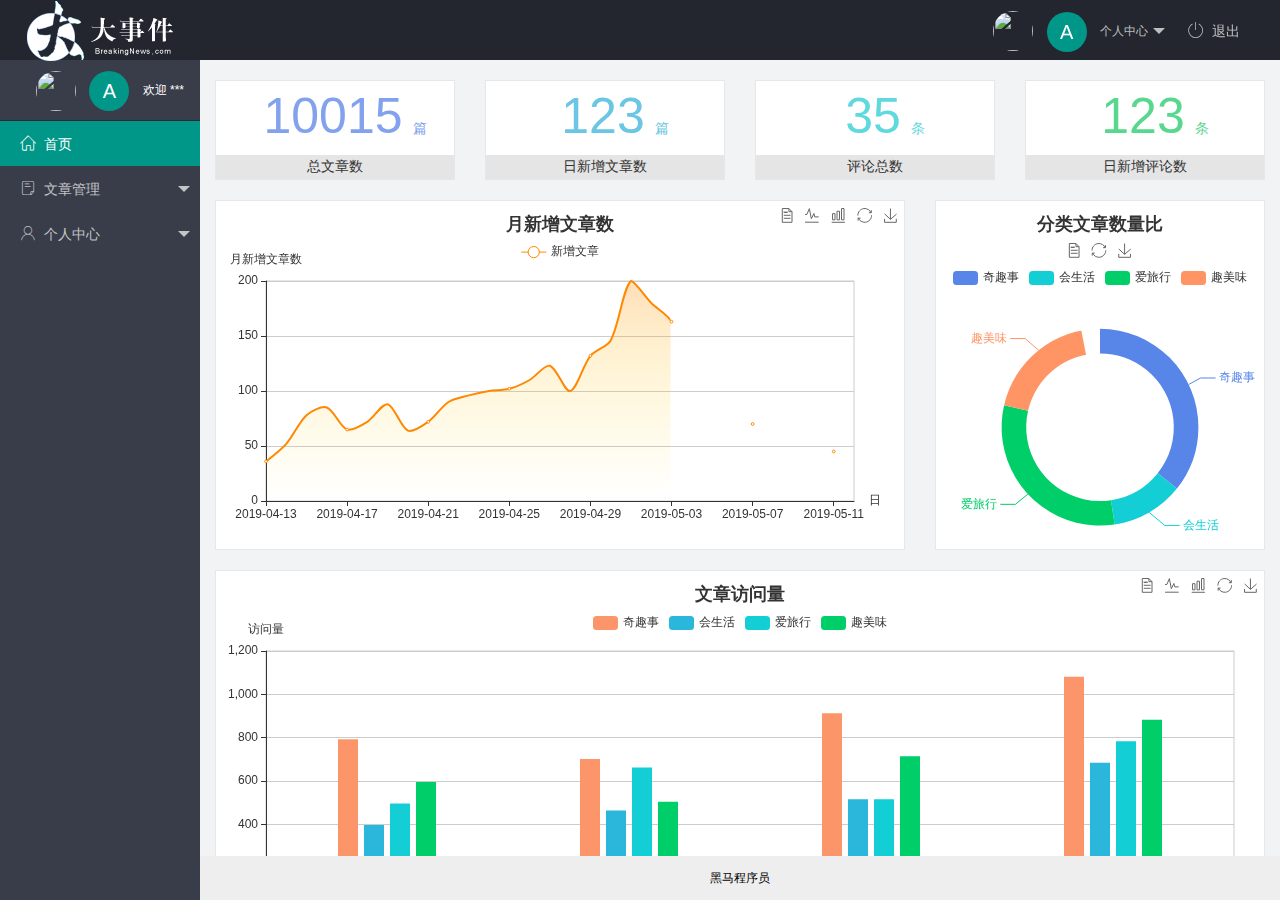
==== commit 6f7468e3: "完成个人中心功能的开发" ====
--- a/index.html
+++ b/index.html
@@ -29,9 +29,9 @@
                         <span class="text-avatar">A</span> 个人中心
                     </a>
                     <dl class="layui-nav-child">
-                        <dd><a href="">基本资料</a></dd>
-                        <dd><a href="">更换头像</a></dd>
-                        <dd><a href="">重置密码</a></dd>
+                        <dd><a href="/user/user_info.html" target="fm">基本资料</a></dd>
+                        <dd><a href="/user/user_avatar.html" target="fm">更换头像</a></dd>
+                        <dd><a href="/user/user_pwd.html" target="fm">重置密码</a></dd>
                     </dl>
                 </li>
                 <li class="layui-nav-item">
@@ -62,9 +62,9 @@
                     <li class="layui-nav-item">
                         <a href="javascript:;"><span class="iconfont icon-user"></span>个人中心</a>
                         <dl class="layui-nav-child">
-                            <dd><a href="javascript:;"><i class="layui-icon layui-icon-cols"></i>基本资料</a></dd>
-                            <dd><a href="javascript:;"><i class="layui-icon layui-icon-cols"></i>更换头像</a></dd>
-                            <dd><a href="javascript:;"><i class="layui-icon layui-icon-cols"></i>重置密码</a></dd>
+                            <dd><a href="/user/user_info.html" target="fm"><i class="layui-icon layui-icon-cols"></i>基本资料</a></dd>
+                            <dd><a href="/user/user_avatar.html" target="fm"><i class="layui-icon layui-icon-cols"></i>更换头像</a></dd>
+                            <dd><a href="/user/user_pwd.html" target="fm"><i class="layui-icon layui-icon-cols"></i>重置密码</a></dd>
 
                         </dl>
                     </li>
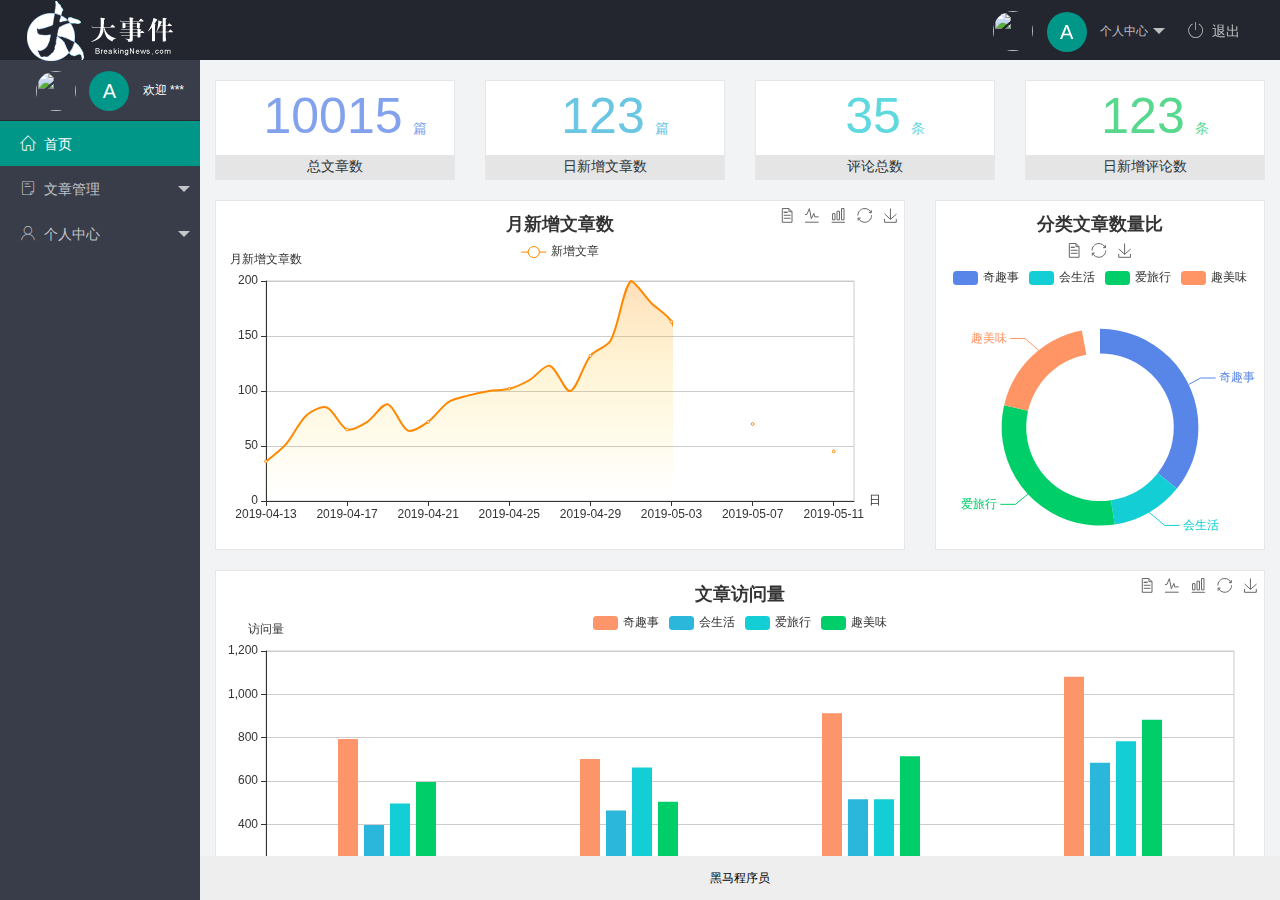
==== commit 4d1730fc: "完成文章管理相关功能的开发" ====
--- a/index.html
+++ b/index.html
@@ -49,13 +49,13 @@
                 </div>
                 <!-- 左侧导航区域（可配合layui已有的垂直导航） -->
                 <ul class="layui-nav layui-nav-tree" lay-shrink="all">
-                    <li class="layui-nav-item layui-this" target="fm"><a href="/home/dashboard.html"><span class="iconfont icon-home"></span>首页</a></li>
+                    <li class="layui-nav-item layui-this"><a href="/home/dashboard.html" target="fm"><span class="iconfont icon-home"></span>首页</a></li>
                     <li class="layui-nav-item ">
                         <a class="" href="javascript:;"><span class="iconfont icon-16"></span>文章管理</a>
                         <dl class="layui-nav-child">
-                            <dd><a href="javascript:;"><i class="layui-icon layui-icon-cols"></i> 文章列别</a></dd>
-                            <dd><a href="javascript:;"><i class="layui-icon layui-icon-cols"></i>文章列表</a></dd>
-                            <dd><a href="javascript:;"><i class="layui-icon layui-icon-cols"></i>发布文章</a></dd>
+                            <dd><a href="/article/art_cate.html" target="fm"><i class="layui-icon layui-icon-cols"></i> 文章列别</a></dd>
+                            <dd><a href="/article/art_list.html" target="fm"><i class="layui-icon layui-icon-cols"></i>文章列表</a></dd>
+                            <dd><a href="/article/art-pub.html" target="fm"><i class="layui-icon layui-icon-cols"></i>发布文章</a></dd>
 
                         </dl>
                     </li>
